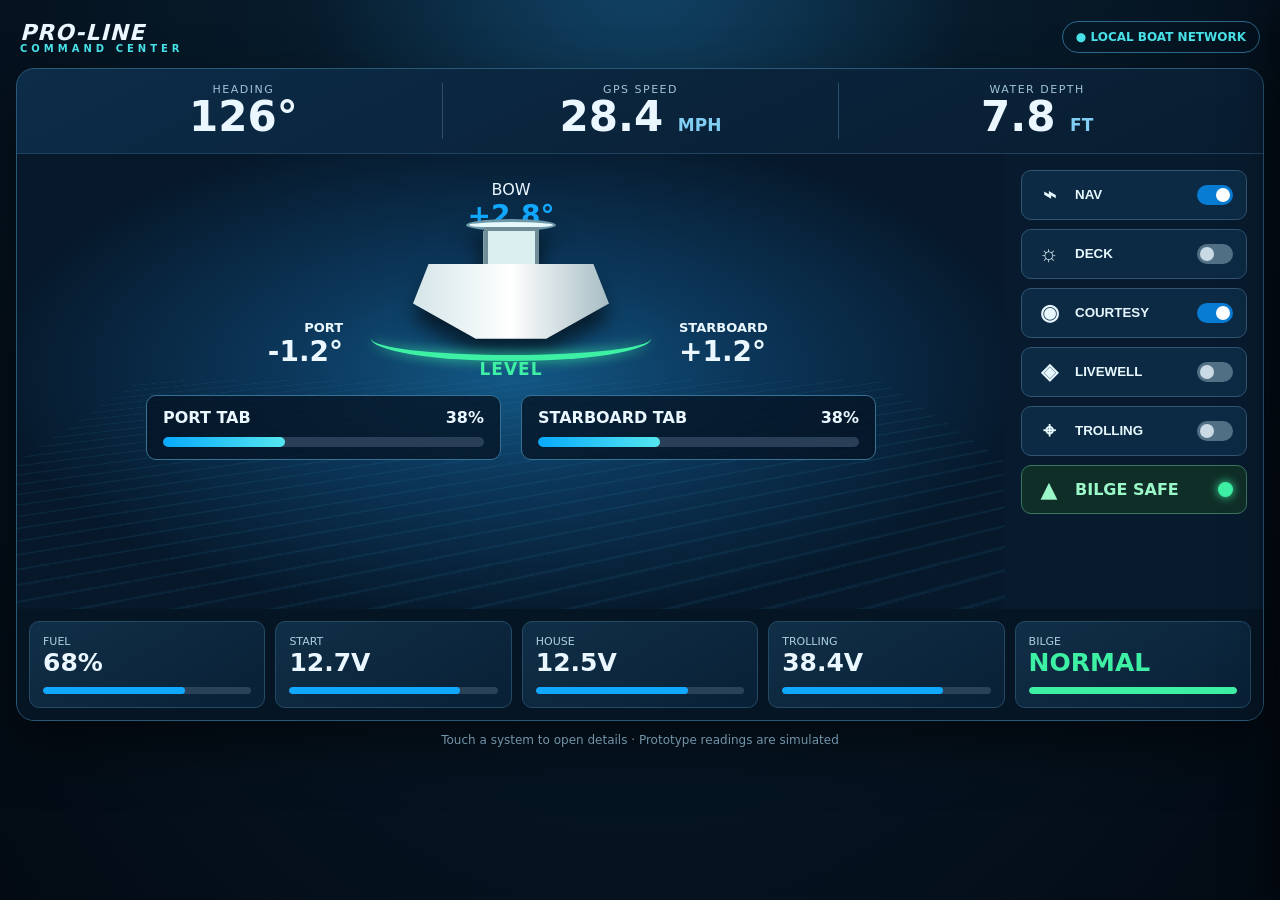
==== command-center/index.html @ 227cf53a "Optimize Command Center for landscape split view" ====
<!doctype html>
<html lang="en">
<head>
  <meta charset="utf-8" />
  <meta name="viewport" content="width=device-width,initial-scale=1" />
  <meta name="theme-color" content="#061322" />
  <title>Pro-Line Command Center</title>
  <style>
    :root{--ink:#071727;--panel:#0b2136;--panel2:#0d2942;--line:#21425e;--blue:#11a8ff;--aqua:#47e1e7;--green:#3df0a4;--amber:#ffc34a;--red:#ff4a52;--muted:#8ba8bd}*{box-sizing:border-box}html{background:#030a13}body{margin:0;color:#eaf7ff;background:radial-gradient(ellipse at 50% -15%,#134a70 0,#071b2b 38%,#030a13 100%);font-family:Inter,system-ui,-apple-system,BlinkMacSystemFont,"Segoe UI",sans-serif;min-width:960px;min-height:100vh}.shell{max-width:1500px;margin:auto;padding:16px;transition:width .35s ease,padding .35s ease}.top{display:flex;justify-content:space-between;align-items:center;padding:4px 4px 14px}.brand{font-size:22px;font-style:italic;font-weight:900;letter-spacing:1px}.brand small{font-style:normal;font-size:10px;display:block;letter-spacing:4px;margin-top:-2px;color:var(--aqua)}.mode{border:1px solid #2a6a8d;border-radius:30px;padding:8px 13px;color:var(--aqua);font-size:12px;font-weight:700}.page{display:none}.page.active{display:block}.hero{background:linear-gradient(155deg,#0c2c48,#08192b 65%);border:1px solid #2a5877;border-radius:18px;box-shadow:0 25px 55px #0008;overflow:hidden}.topline{display:grid;grid-template-columns:1fr 1fr 1fr;border-bottom:1px solid var(--line);padding:14px 28px;align-items:center}.metric{text-align:center;border-left:1px solid #29516e}.metric:first-child{border:0}.metric label{font-size:11px;color:#9fc3d8;letter-spacing:1.5px;display:block}.metric strong{font-size:42px;line-height:1.02}.metric .unit{font-size:17px;color:#80cef4}.bodygrid{display:grid;grid-template-columns:1fr 258px;min-height:455px}.attitude{position:relative;overflow:hidden;background:radial-gradient(ellipse at 50% 48%,#135987 0,#0c385c 31%,#06182a 75%);padding:18px 32px}.water{position:absolute;inset:35% 0 0;background:repeating-linear-gradient(168deg,transparent 0 12px,#2391bd22 13px 14px);transform:perspective(300px) rotateX(43deg);opacity:.9}.boat{position:relative;margin:30px auto 7px;width:220px;height:150px;filter:drop-shadow(0 16px 10px #0009)}.hull{position:absolute;bottom:13px;left:12px;width:196px;height:75px;background:linear-gradient(90deg,#d4e5e8,#fff,#a6bdc4);clip-path:polygon(8% 0,92% 0,100% 53%,68% 100%,32% 100%,0 53%)}.console{position:absolute;left:83px;bottom:76px;width:55px;height:49px;background:#dbeef0;border:4px solid #718e98;border-bottom:0}.roof{position:absolute;left:65px;bottom:121px;width:90px;height:12px;background:#e6f8fb;border:3px solid #6c99a9;border-radius:50%}.roof:after,.roof:before{content:"";position:absolute;background:#7ca4af;width:4px;height:36px;top:9px}.roof:before{left:14px}.roof:after{right:14px}.wake{position:absolute;left:50%;top:162px;transform:translateX(-50%);width:280px;height:45px;border-bottom:6px solid var(--green);border-radius:0 0 50% 50%;filter:drop-shadow(0 0 6px var(--green))}.level{position:relative;text-align:center;font-size:17px;color:var(--green);font-weight:900;letter-spacing:1px}.pitch{position:absolute;top:26px;left:0;right:0;text-align:center}.pitch b{display:block;font-size:28px;color:var(--blue)}.roll{position:absolute;top:166px;width:28%;font-size:13px;font-weight:700}.roll b{display:block;font-size:28px;color:#eaf7ff}.roll.left{text-align:right;left:5%}.roll.right{text-align:left;right:5%}.tabbar{position:relative;z-index:1;margin:16px auto 0;max-width:730px;display:grid;grid-template-columns:1fr 1fr;gap:20px}.tab{background:#061525c9;border:1px solid #397195;border-radius:10px;padding:12px 16px}.tabhead{display:flex;justify-content:space-between;font-weight:800}.progress{height:10px;border-radius:9px;background:#283f57;margin-top:10px;overflow:hidden}.progress i{display:block;height:100%;border-radius:9px;background:linear-gradient(90deg,#08aafc,#55e6ef)}.side{padding:16px;background:#081b2e;display:flex;flex-direction:column;gap:9px}.control{border:1px solid #315470;background:#0c2a43;color:#e7f8ff;border-radius:10px;padding:11px 13px;display:flex;align-items:center;gap:12px;font-weight:800;cursor:pointer;transition:.16s}.control:hover{border-color:var(--blue);transform:translateX(-2px)}.control .icon{font-size:22px;width:28px;text-align:center}.toggle{margin-left:auto;width:36px;height:20px;background:#527085;border-radius:12px;padding:3px}.toggle:after{content:"";display:block;width:14px;height:14px;border-radius:50%;background:#c9dae5;transition:.2s}.control.on .toggle{background:#087bd3}.control.on .toggle:after{transform:translateX(16px);background:white}.control.alert{border-color:#39765f;background:#102e28;color:#9bf8c8}.control.alert .dot{width:15px;height:15px;border-radius:50%;background:var(--red);box-shadow:0 0 10px var(--red);margin-left:auto}.bottom{display:grid;grid-template-columns:repeat(5,1fr);gap:10px;padding:12px;background:#061524}.card{background:linear-gradient(150deg,#102f47,#092036);border:1px solid #244a66;border-radius:10px;padding:13px;cursor:pointer}.card:hover{border-color:var(--blue)}.card label{font-size:11px;color:#acd0e2;display:block}.card strong{font-size:25px}.card .mini{height:7px;background:#294257;border-radius:4px;margin-top:10px;overflow:hidden}.card .mini i{display:block;height:100%;background:var(--blue);border-radius:4px}.green{color:var(--green)}.detail{background:linear-gradient(155deg,#0c2c48,#071727 70%);border:1px solid #2a5877;border-radius:18px;padding:26px;min-height:650px;box-shadow:0 25px 55px #0008}.back{border:1px solid #38617c;background:#092239;color:#bceafa;border-radius:9px;padding:9px 13px;font-weight:800;cursor:pointer}.detail h1{margin:22px 0 2px;font-size:34px}.sub{color:#93b6ca;margin:0 0 25px}.detailgrid{display:grid;grid-template-columns:1.15fr .85fr;gap:18px}.bigpanel,.stat,.quick{border:1px solid #254c68;background:#091d30;border-radius:14px;padding:20px}.bigpanel h2,.stat h3{margin:0 0 12px;font-size:15px;color:#b8e7f9;letter-spacing:1px}.statusline{display:flex;align-items:center;justify-content:space-between;padding:16px 0;border-bottom:1px solid #1f4058}.statusline:last-child{border:0}.pill{padding:6px 10px;border-radius:20px;font-size:12px;font-weight:900;background:#12394a;color:var(--aqua)}.pill.green{background:#0d493b}.pill.blue{background:#0c4473;color:#8dd8ff}.actionrow{display:grid;grid-template-columns:1fr 1fr;gap:10px}.action{padding:16px;border:1px solid #32607e;background:#0b304d;color:#effaff;border-radius:10px;font-weight:900;cursor:pointer}.action.primary{background:linear-gradient(135deg,#006ead,#059fd4)}.action.danger{border-color:#ca4c50;background:#3a1920}.readout{font-size:48px;font-weight:900;color:var(--aqua);margin:15px 0}.bars .bar{margin:16px 0}.bar span{font-size:12px;color:#b4d2df;display:flex;justify-content:space-between}.bar i{display:block;margin-top:7px;height:12px;border-radius:9px;background:#1f3c54;overflow:hidden}.bar i:after{content:"";display:block;height:100%;width:var(--w);background:linear-gradient(90deg,#0d9df1,#4be5ec);border-radius:9px}.notice{margin-top:18px;padding:14px;border-left:3px solid var(--amber);background:#2c2513;color:#ffdf8d;border-radius:5px;font-size:13px}.trollpad{display:grid;grid-template-columns:1fr 120px 1fr;gap:10px;align-items:center;text-align:center;margin:16px 0}.arrow{height:75px;border-radius:12px;border:1px solid #32617c;background:#0d304a;color:#7ad8ff;font-size:30px;cursor:pointer}.anchor{height:120px;border-radius:50%;border:3px solid #179bdd;background:radial-gradient(circle,#0b4b6c,#092537 70%);color:white;font-size:14px;font-weight:900;cursor:pointer;box-shadow:0 0 25px #079de644}.anchor.active{border-color:var(--green);box-shadow:0 0 30px #3df0a477}.footer{color:#7194a9;text-align:center;font-size:12px;margin:12px 0 0}.toast{position:fixed;bottom:24px;left:50%;transform:translateX(-50%) translateY(100px);background:#0d2c42;border:1px solid #43a8d3;padding:12px 18px;border-radius:30px;font-weight:800;transition:.25s;z-index:30}.toast.show{transform:translateX(-50%) translateY(0)}.troll-dock{position:fixed;z-index:20;right:0;top:0;height:100vh;width:60vw;min-width:600px;background:#061523;border-left:2px solid #21b6e8;box-shadow:-18px 0 40px #000a;transform:translateX(102%);transition:transform .35s cubic-bezier(.2,.8,.2,1)}.trolling-open .troll-dock{transform:translateX(0)}.dock-head{height:44px;display:flex;align-items:center;padding:0 11px;background:linear-gradient(90deg,#092d48,#0a192a);border-bottom:1px solid #2c6485;color:#aeeaff;font-size:12px;font-weight:900;letter-spacing:1px}.dock-close{margin-left:auto;border:1px solid #4d7e97;color:#eafaff;background:#173b52;border-radius:7px;padding:6px 10px;font-weight:900;cursor:pointer}.dock-frame{width:100%;height:calc(100% - 44px);border:0;background:#06101b}.trolling-open .shell{width:40vw;max-width:none;margin:0;padding:10px}.trolling-open .top{padding:0 1px 8px}.trolling-open .brand{font-size:15px}.trolling-open .brand small{font-size:7px;letter-spacing:2px}.trolling-open .mode{font-size:8px;padding:5px 7px}.trolling-open .topline{padding:9px 2px}.trolling-open .metric label{font-size:7px;letter-spacing:.3px}.trolling-open .metric strong{font-size:20px}.trolling-open .metric .unit{font-size:8px}.trolling-open .bodygrid{grid-template-columns:1fr;min-height:370px}.trolling-open .side{display:none}.trolling-open .attitude{padding:8px;min-height:370px}.trolling-open .boat{transform:scale(.72);margin:15px auto -16px}.trolling-open .pitch{top:10px;font-size:9px}.trolling-open .pitch b{font-size:17px}.trolling-open .roll{top:125px;font-size:8px}.trolling-open .roll b{font-size:16px}.trolling-open .wake{top:125px;transform:translateX(-50%) scale(.72)}.trolling-open .level{font-size:12px}.trolling-open .tabbar{gap:6px;margin-top:10px}.trolling-open .tab{padding:7px;font-size:9px}.trolling-open .progress{height:6px;margin-top:5px}.trolling-open .bottom{grid-template-columns:repeat(2,1fr);gap:5px;padding:6px}.trolling-open .card{padding:7px}.trolling-open .card label{font-size:8px}.trolling-open .card strong{font-size:16px}.trolling-open .card .mini{height:4px;margin-top:5px}.trolling-open .footer{font-size:8px;margin-top:7px}@media(max-width:959px),(orientation:portrait){body{min-width:0}.shell{display:none}.troll-dock{display:none}.landscape-notice{display:flex!important}}.landscape-notice{display:none;min-height:100vh;align-items:center;justify-content:center;text-align:center;padding:30px;background:radial-gradient(circle,#12415c,#030a13 70%);color:#d8f7ff;font-size:20px;font-weight:800}.landscape-notice b{display:block;color:#35d6ea;font-size:36px;margin-bottom:12px}
  </style>
</head>
<body><div class="landscape-notice"><div><b>↻</b>Turn the tablet sideways<br><small>Pro-Line Command Center is built for landscape.</small></div></div><div class="shell">
  <header class="top"><div class="brand">PRO-LINE <small>COMMAND CENTER</small></div><div class="mode">● LOCAL BOAT NETWORK</div></header>
  <main id="helm" class="page active">
    <section class="hero"><div class="topline"><div class="metric"><label>HEADING</label><strong>126°</strong></div><div class="metric"><label>GPS SPEED</label><strong>28.4 <span class="unit">MPH</span></strong></div><div class="metric"><label>WATER DEPTH</label><strong>7.8 <span class="unit">FT</span></strong></div></div>
      <div class="bodygrid"><div class="attitude"><div class="water"></div><div class="pitch">BOW <b>+2.8°</b></div><div class="roll left">PORT<b>-1.2°</b></div><div class="roll right">STARBOARD<b>+1.2°</b></div><div class="boat"><div class="roof"></div><div class="console"></div><div class="hull"></div></div><div class="wake"></div><div class="level">LEVEL</div><div class="tabbar"><div class="tab"><div class="tabhead"><span>PORT TAB</span><span>38%</span></div><div class="progress"><i style="width:38%"></i></div></div><div class="tab"><div class="tabhead"><span>STARBOARD TAB</span><span>38%</span></div><div class="progress"><i style="width:38%"></i></div></div></div></div>
        <aside class="side"><button class="control on" data-toggle="Nav lights"><span class="icon">⌁</span>NAV <span class="toggle"></span></button><button class="control" data-toggle="Deck lights"><span class="icon">☼</span>DECK <span class="toggle"></span></button><button class="control on" data-toggle="Courtesy lights"><span class="icon">◉</span>COURTESY <span class="toggle"></span></button><button class="control" onclick="showPage('livewell')"><span class="icon">◈</span>LIVEWELL <span class="toggle"></span></button><button class="control" onclick="openTrolling()"><span class="icon">⌖</span>TROLLING <span class="toggle"></span></button><div class="control alert"><span class="icon">▲</span>BILGE SAFE <span class="dot" style="background:var(--green);box-shadow:0 0 10px var(--green)"></span></div></aside>
      </div><div class="bottom"><div class="card"><label>FUEL</label><strong>68%</strong><div class="mini"><i style="width:68%"></i></div></div><div class="card" onclick="showPage('power')"><label>START</label><strong>12.7V</strong><div class="mini"><i style="width:82%"></i></div></div><div class="card" onclick="showPage('power')"><label>HOUSE</label><strong>12.5V</strong><div class="mini"><i style="width:73%"></i></div></div><div class="card" onclick="openTrolling()"><label>TROLLING</label><strong>38.4V</strong><div class="mini"><i style="width:77%"></i></div></div><div class="card" onclick="showPage('bilge')"><label>BILGE</label><strong class="green">NORMAL</strong><div class="mini"><i style="width:100%;background:var(--green)"></i></div></div></div>
    </section><div class="footer">Touch a system to open details · Prototype readings are simulated</div>
  </main>
  <main id="livewell" class="page"><section class="detail"><button class="back" onclick="showPage('helm')">← HELM</button><h1>Livewell & Bait</h1><p class="sub">Water health, circulation, and fish-care controls.</p><div class="detailgrid"><div class="bigpanel"><h2>LIVEWELL STATUS</h2><div class="statusline"><span>Circulation Pump</span><b class="pill green" id="pumpState">RUNNING</b></div><div class="statusline"><span>Aerator Cycle</span><b class="pill blue" id="aeratorState">5 MIN / 15 MIN</b></div><div class="statusline"><span>Water Temperature</span><b>74.6°F</b></div><div class="statusline"><span>Water Level</span><b class="green">GOOD</b></div><div class="statusline"><span>Backup Air</span><b>STANDBY</b></div><div class="notice">A low-water or pump-failure warning should trigger an audible alarm before bait or fish are at risk.</div></div><div><div class="stat"><h3>WATER TEMP</h3><div class="readout">74.6°F</div><div class="bars"><div class="bar"><span><b>OXYGEN / AERATION</b><b>GOOD</b></span><i style="--w:84%"></i></div><div class="bar"><span><b>PUMP FLOW</b><b>ACTIVE</b></span><i style="--w:73%"></i></div></div></div><div class="quick" style="margin-top:18px"><h2>QUICK CONTROL</h2><div class="actionrow"><button class="action primary" onclick="togglePump()">PUMP ON / OFF</button><button class="action" onclick="cycleAerator()">CHANGE AERATOR</button><button class="action" onclick="toast('Livewell light toggled')">LIVEWELL LIGHT</button><button class="action danger" onclick="toast('Emergency aeration enabled')">EMERGENCY AIR</button></div></div></div></div></section></main>
  <main id="trolling" class="page"><section class="detail"><button class="back" onclick="showPage('helm')">← HELM</button><h1>Trolling Control</h1><p class="sub">Custom 36V trolling motor page — control buttons simulated for now.</p><div class="detailgrid"><div class="bigpanel"><h2>POSITION HOLD</h2><div class="trollpad"><button class="arrow" onclick="toast('Heading adjustment: port')">◀</button><button id="anchor" class="anchor" onclick="toggleAnchor()">ANCHOR<br>LOCK</button><button class="arrow" onclick="toast('Heading adjustment: starboard')">▶</button></div><div class="statusline"><span>GPS Position</span><b class="green">LOCKED READY</b></div><div class="statusline"><span>Heading Hold</span><b>126°</b></div><div class="statusline"><span>Motor Direction</span><b>FORWARD</b></div></div><div><div class="stat"><h3>36V TROLLING BATTERY</h3><div class="readout">38.4V</div><div class="bars"><div class="bar"><span><b>ESTIMATED CHARGE</b><b>77%</b></span><i style="--w:77%"></i></div><div class="bar"><span><b>DRAW</b><b>8.2 A</b></span><i style="--w:18%"></i></div></div></div><div class="quick" style="margin-top:18px"><h2>THRUST</h2><div class="actionrow"><button class="action" onclick="toast('Trolling motor: reverse')">◀ REVERSE</button><button class="action primary" onclick="toast('Trolling motor: forward')">FORWARD ▶</button><button class="action" onclick="toast('Speed decreased')">− SPEED</button><button class="action" onclick="toast('Speed increased')">+ SPEED</button></div></div></div></div></section></main>
  <main id="power" class="page"><section class="detail"><button class="back" onclick="showPage('helm')">← HELM</button><h1>Power System</h1><p class="sub">Battery status and charging information.</p><div class="detailgrid"><div class="bigpanel"><h2>BATTERY OVERVIEW</h2><div class="statusline"><span>Starting Battery</span><b class="pill green">12.7V · HEALTHY</b></div><div class="statusline"><span>House / Deep Cycle</span><b class="pill blue">12.5V · GOOD</b></div><div class="statusline"><span>36V Trolling Pack</span><b class="pill blue">38.4V · 77%</b></div><div class="statusline"><span>Engine Charging</span><b>NOT RUNNING</b></div></div><div class="stat"><h3>POWER NOTES</h3><div class="notice">Final build will use properly fused, isolated measurement inputs. The tablet only displays data; it does not carry battery power.</div></div></div></section></main>
  <main id="bilge" class="page"><section class="detail"><button class="back" onclick="showPage('helm')">← HELM</button><h1>Bilge & Safety</h1><p class="sub">Independent automatic pumps with display-only monitoring and alarms.</p><div class="detailgrid"><div class="bigpanel"><h2>PUMP STATUS</h2><div class="statusline"><span>Primary Pump / Float</span><b class="pill green">READY</b></div><div class="statusline"><span>Secondary High-Water Pump</span><b class="pill green">READY</b></div><div class="statusline"><span>Bilge Water Sensor</span><b class="green">DRY</b></div><div class="statusline"><span>Primary Pump Runtime Today</span><b>0 MIN</b></div><div class="notice">If Pump 1 runs continuously over 4 minutes, show an amber alert. If the higher Pump 2 activates, the controller should sound a loud red high-water alarm.</div></div><div class="quick"><h2>MANUAL TEST</h2><div class="actionrow"><button class="action" onclick="toast('Primary pump test requested')">TEST PUMP 1</button><button class="action danger" onclick="toast('High-water pump test requested')">TEST PUMP 2</button></div></div></div></section></main>
  <div id="toast" class="toast"></div>
</div><section id="trollDock" class="troll-dock" aria-label="Trolling control"><div class="dock-head">TROLL CONTROL <span>· split view</span><button class="dock-close" onclick="closeTrolling()">✕ CLOSE</button></div><iframe id="trollFrame" class="dock-frame" title="Troll Control"></iframe></section><script>
const TROLLING_APP_URL='https://shagy022.github.io/troll-control/?build=300';
function showPage(id){document.querySelectorAll('.page').forEach(p=>p.classList.remove('active'));document.getElementById(id).classList.add('active');window.scrollTo({top:0,behavior:'smooth'})}
function openTrolling(){document.body.classList.add('trolling-open');const frame=document.getElementById('trollFrame');if(!frame.src)frame.src=TROLLING_APP_URL}
function closeTrolling(){document.body.classList.remove('trolling-open')}
document.querySelectorAll('[data-toggle]').forEach(b=>b.addEventListener('click',()=>{b.classList.toggle('on');toast(`${b.dataset.toggle} ${b.classList.contains('on')?'ON':'OFF'}`)}));
function toast(msg){const el=document.getElementById('toast');el.textContent=msg;el.classList.add('show');clearTimeout(window.t);window.t=setTimeout(()=>el.classList.remove('show'),2200)}
let pump=true,anchor=false,aerator=0;function togglePump(){pump=!pump;document.getElementById('pumpState').textContent=pump?'RUNNING':'OFF';document.getElementById('pumpState').className='pill '+(pump?'green':'');toast(`Livewell pump ${pump?'ON':'OFF'}`)}function toggleAnchor(){anchor=!anchor;document.getElementById('anchor').classList.toggle('active',anchor);document.getElementById('anchor').innerHTML=anchor?'LOCKED<br>HOLDING':'ANCHOR<br>LOCK';toast(anchor?'Anchor lock engaged':'Anchor lock released')}function cycleAerator(){const modes=['5 MIN / 15 MIN','CONTINUOUS','10 MIN / 30 MIN'];aerator=(aerator+1)%modes.length;document.getElementById('aeratorState').textContent=modes[aerator];toast('Aerator mode changed')}
</script></body></html>
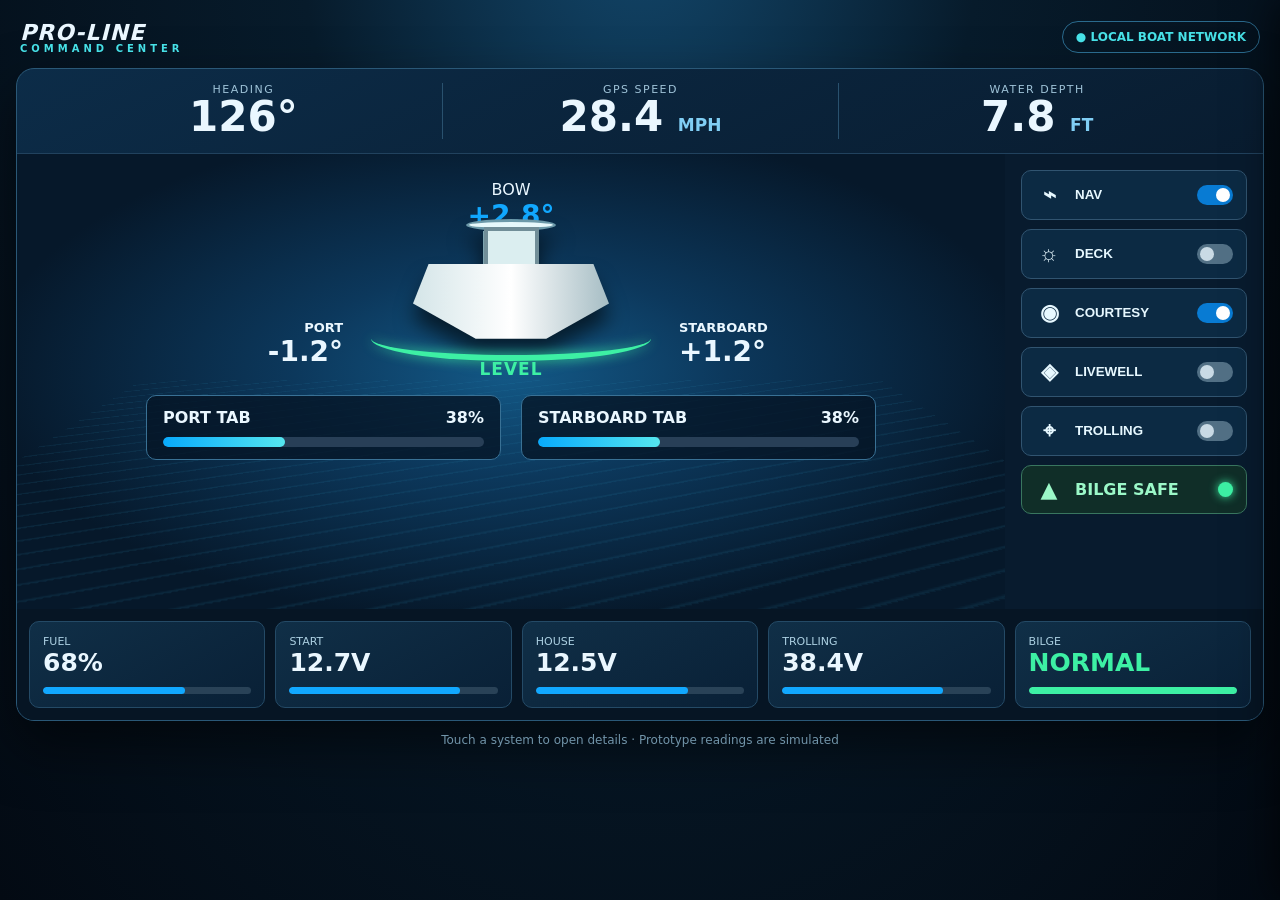
==== commit 81026467: "Fix landscape and add resizable trolling split" ====
--- a/command-center/index.html
+++ b/command-center/index.html
@@ -7,6 +7,9 @@
   <title>Pro-Line Command Center</title>
   <style>
     :root{--ink:#071727;--panel:#0b2136;--panel2:#0d2942;--line:#21425e;--blue:#11a8ff;--aqua:#47e1e7;--green:#3df0a4;--amber:#ffc34a;--red:#ff4a52;--muted:#8ba8bd}*{box-sizing:border-box}html{background:#030a13}body{margin:0;color:#eaf7ff;background:radial-gradient(ellipse at 50% -15%,#134a70 0,#071b2b 38%,#030a13 100%);font-family:Inter,system-ui,-apple-system,BlinkMacSystemFont,"Segoe UI",sans-serif;min-width:960px;min-height:100vh}.shell{max-width:1500px;margin:auto;padding:16px;transition:width .35s ease,padding .35s ease}.top{display:flex;justify-content:space-between;align-items:center;padding:4px 4px 14px}.brand{font-size:22px;font-style:italic;font-weight:900;letter-spacing:1px}.brand small{font-style:normal;font-size:10px;display:block;letter-spacing:4px;margin-top:-2px;color:var(--aqua)}.mode{border:1px solid #2a6a8d;border-radius:30px;padding:8px 13px;color:var(--aqua);font-size:12px;font-weight:700}.page{display:none}.page.active{display:block}.hero{background:linear-gradient(155deg,#0c2c48,#08192b 65%);border:1px solid #2a5877;border-radius:18px;box-shadow:0 25px 55px #0008;overflow:hidden}.topline{display:grid;grid-template-columns:1fr 1fr 1fr;border-bottom:1px solid var(--line);padding:14px 28px;align-items:center}.metric{text-align:center;border-left:1px solid #29516e}.metric:first-child{border:0}.metric label{font-size:11px;color:#9fc3d8;letter-spacing:1.5px;display:block}.metric strong{font-size:42px;line-height:1.02}.metric .unit{font-size:17px;color:#80cef4}.bodygrid{display:grid;grid-template-columns:1fr 258px;min-height:455px}.attitude{position:relative;overflow:hidden;background:radial-gradient(ellipse at 50% 48%,#135987 0,#0c385c 31%,#06182a 75%);padding:18px 32px}.water{position:absolute;inset:35% 0 0;background:repeating-linear-gradient(168deg,transparent 0 12px,#2391bd22 13px 14px);transform:perspective(300px) rotateX(43deg);opacity:.9}.boat{position:relative;margin:30px auto 7px;width:220px;height:150px;filter:drop-shadow(0 16px 10px #0009)}.hull{position:absolute;bottom:13px;left:12px;width:196px;height:75px;background:linear-gradient(90deg,#d4e5e8,#fff,#a6bdc4);clip-path:polygon(8% 0,92% 0,100% 53%,68% 100%,32% 100%,0 53%)}.console{position:absolute;left:83px;bottom:76px;width:55px;height:49px;background:#dbeef0;border:4px solid #718e98;border-bottom:0}.roof{position:absolute;left:65px;bottom:121px;width:90px;height:12px;background:#e6f8fb;border:3px solid #6c99a9;border-radius:50%}.roof:after,.roof:before{content:"";position:absolute;background:#7ca4af;width:4px;height:36px;top:9px}.roof:before{left:14px}.roof:after{right:14px}.wake{position:absolute;left:50%;top:162px;transform:translateX(-50%);width:280px;height:45px;border-bottom:6px solid var(--green);border-radius:0 0 50% 50%;filter:drop-shadow(0 0 6px var(--green))}.level{position:relative;text-align:center;font-size:17px;color:var(--green);font-weight:900;letter-spacing:1px}.pitch{position:absolute;top:26px;left:0;right:0;text-align:center}.pitch b{display:block;font-size:28px;color:var(--blue)}.roll{position:absolute;top:166px;width:28%;font-size:13px;font-weight:700}.roll b{display:block;font-size:28px;color:#eaf7ff}.roll.left{text-align:right;left:5%}.roll.right{text-align:left;right:5%}.tabbar{position:relative;z-index:1;margin:16px auto 0;max-width:730px;display:grid;grid-template-columns:1fr 1fr;gap:20px}.tab{background:#061525c9;border:1px solid #397195;border-radius:10px;padding:12px 16px}.tabhead{display:flex;justify-content:space-between;font-weight:800}.progress{height:10px;border-radius:9px;background:#283f57;margin-top:10px;overflow:hidden}.progress i{display:block;height:100%;border-radius:9px;background:linear-gradient(90deg,#08aafc,#55e6ef)}.side{padding:16px;background:#081b2e;display:flex;flex-direction:column;gap:9px}.control{border:1px solid #315470;background:#0c2a43;color:#e7f8ff;border-radius:10px;padding:11px 13px;display:flex;align-items:center;gap:12px;font-weight:800;cursor:pointer;transition:.16s}.control:hover{border-color:var(--blue);transform:translateX(-2px)}.control .icon{font-size:22px;width:28px;text-align:center}.toggle{margin-left:auto;width:36px;height:20px;background:#527085;border-radius:12px;padding:3px}.toggle:after{content:"";display:block;width:14px;height:14px;border-radius:50%;background:#c9dae5;transition:.2s}.control.on .toggle{background:#087bd3}.control.on .toggle:after{transform:translateX(16px);background:white}.control.alert{border-color:#39765f;background:#102e28;color:#9bf8c8}.control.alert .dot{width:15px;height:15px;border-radius:50%;background:var(--red);box-shadow:0 0 10px var(--red);margin-left:auto}.bottom{display:grid;grid-template-columns:repeat(5,1fr);gap:10px;padding:12px;background:#061524}.card{background:linear-gradient(150deg,#102f47,#092036);border:1px solid #244a66;border-radius:10px;padding:13px;cursor:pointer}.card:hover{border-color:var(--blue)}.card label{font-size:11px;color:#acd0e2;display:block}.card strong{font-size:25px}.card .mini{height:7px;background:#294257;border-radius:4px;margin-top:10px;overflow:hidden}.card .mini i{display:block;height:100%;background:var(--blue);border-radius:4px}.green{color:var(--green)}.detail{background:linear-gradient(155deg,#0c2c48,#071727 70%);border:1px solid #2a5877;border-radius:18px;padding:26px;min-height:650px;box-shadow:0 25px 55px #0008}.back{border:1px solid #38617c;background:#092239;color:#bceafa;border-radius:9px;padding:9px 13px;font-weight:800;cursor:pointer}.detail h1{margin:22px 0 2px;font-size:34px}.sub{color:#93b6ca;margin:0 0 25px}.detailgrid{display:grid;grid-template-columns:1.15fr .85fr;gap:18px}.bigpanel,.stat,.quick{border:1px solid #254c68;background:#091d30;border-radius:14px;padding:20px}.bigpanel h2,.stat h3{margin:0 0 12px;font-size:15px;color:#b8e7f9;letter-spacing:1px}.statusline{display:flex;align-items:center;justify-content:space-between;padding:16px 0;border-bottom:1px solid #1f4058}.statusline:last-child{border:0}.pill{padding:6px 10px;border-radius:20px;font-size:12px;font-weight:900;background:#12394a;color:var(--aqua)}.pill.green{background:#0d493b}.pill.blue{background:#0c4473;color:#8dd8ff}.actionrow{display:grid;grid-template-columns:1fr 1fr;gap:10px}.action{padding:16px;border:1px solid #32607e;background:#0b304d;color:#effaff;border-radius:10px;font-weight:900;cursor:pointer}.action.primary{background:linear-gradient(135deg,#006ead,#059fd4)}.action.danger{border-color:#ca4c50;background:#3a1920}.readout{font-size:48px;font-weight:900;color:var(--aqua);margin:15px 0}.bars .bar{margin:16px 0}.bar span{font-size:12px;color:#b4d2df;display:flex;justify-content:space-between}.bar i{display:block;margin-top:7px;height:12px;border-radius:9px;background:#1f3c54;overflow:hidden}.bar i:after{content:"";display:block;height:100%;width:var(--w);background:linear-gradient(90deg,#0d9df1,#4be5ec);border-radius:9px}.notice{margin-top:18px;padding:14px;border-left:3px solid var(--amber);background:#2c2513;color:#ffdf8d;border-radius:5px;font-size:13px}.trollpad{display:grid;grid-template-columns:1fr 120px 1fr;gap:10px;align-items:center;text-align:center;margin:16px 0}.arrow{height:75px;border-radius:12px;border:1px solid #32617c;background:#0d304a;color:#7ad8ff;font-size:30px;cursor:pointer}.anchor{height:120px;border-radius:50%;border:3px solid #179bdd;background:radial-gradient(circle,#0b4b6c,#092537 70%);color:white;font-size:14px;font-weight:900;cursor:pointer;box-shadow:0 0 25px #079de644}.anchor.active{border-color:var(--green);box-shadow:0 0 30px #3df0a477}.footer{color:#7194a9;text-align:center;font-size:12px;margin:12px 0 0}.toast{position:fixed;bottom:24px;left:50%;transform:translateX(-50%) translateY(100px);background:#0d2c42;border:1px solid #43a8d3;padding:12px 18px;border-radius:30px;font-weight:800;transition:.25s;z-index:30}.toast.show{transform:translateX(-50%) translateY(0)}.troll-dock{position:fixed;z-index:20;right:0;top:0;height:100vh;width:60vw;min-width:600px;background:#061523;border-left:2px solid #21b6e8;box-shadow:-18px 0 40px #000a;transform:translateX(102%);transition:transform .35s cubic-bezier(.2,.8,.2,1)}.trolling-open .troll-dock{transform:translateX(0)}.dock-head{height:44px;display:flex;align-items:center;padding:0 11px;background:linear-gradient(90deg,#092d48,#0a192a);border-bottom:1px solid #2c6485;color:#aeeaff;font-size:12px;font-weight:900;letter-spacing:1px}.dock-close{margin-left:auto;border:1px solid #4d7e97;color:#eafaff;background:#173b52;border-radius:7px;padding:6px 10px;font-weight:900;cursor:pointer}.dock-frame{width:100%;height:calc(100% - 44px);border:0;background:#06101b}.trolling-open .shell{width:40vw;max-width:none;margin:0;padding:10px}.trolling-open .top{padding:0 1px 8px}.trolling-open .brand{font-size:15px}.trolling-open .brand small{font-size:7px;letter-spacing:2px}.trolling-open .mode{font-size:8px;padding:5px 7px}.trolling-open .topline{padding:9px 2px}.trolling-open .metric label{font-size:7px;letter-spacing:.3px}.trolling-open .metric strong{font-size:20px}.trolling-open .metric .unit{font-size:8px}.trolling-open .bodygrid{grid-template-columns:1fr;min-height:370px}.trolling-open .side{display:none}.trolling-open .attitude{padding:8px;min-height:370px}.trolling-open .boat{transform:scale(.72);margin:15px auto -16px}.trolling-open .pitch{top:10px;font-size:9px}.trolling-open .pitch b{font-size:17px}.trolling-open .roll{top:125px;font-size:8px}.trolling-open .roll b{font-size:16px}.trolling-open .wake{top:125px;transform:translateX(-50%) scale(.72)}.trolling-open .level{font-size:12px}.trolling-open .tabbar{gap:6px;margin-top:10px}.trolling-open .tab{padding:7px;font-size:9px}.trolling-open .progress{height:6px;margin-top:5px}.trolling-open .bottom{grid-template-columns:repeat(2,1fr);gap:5px;padding:6px}.trolling-open .card{padding:7px}.trolling-open .card label{font-size:8px}.trolling-open .card strong{font-size:16px}.trolling-open .card .mini{height:4px;margin-top:5px}.trolling-open .footer{font-size:8px;margin-top:7px}@media(max-width:959px),(orientation:portrait){body{min-width:0}.shell{display:none}.troll-dock{display:none}.landscape-notice{display:flex!important}}.landscape-notice{display:none;min-height:100vh;align-items:center;justify-content:center;text-align:center;padding:30px;background:radial-gradient(circle,#12415c,#030a13 70%);color:#d8f7ff;font-size:20px;font-weight:800}.landscape-notice b{display:block;color:#35d6ea;font-size:36px;margin-bottom:12px}
+  </style>
+  <style>
+    :root{--troll-width:60vw}body{min-width:0}.troll-dock{width:var(--troll-width);min-width:0}.trolling-open .shell{width:calc(100vw - var(--troll-width))}.split-handle{position:absolute;z-index:3;left:-13px;top:0;width:26px;height:100%;cursor:col-resize;touch-action:none}.split-handle:after{content:"⇔";position:absolute;left:7px;top:50%;transform:translateY(-50%);width:12px;height:44px;line-height:42px;border-radius:8px;background:#12628a;border:1px solid #5fd9ef;color:white;font-size:13px;text-align:center;box-shadow:0 0 14px #000}.split-handle:active:after{background:#14aee0}@media(orientation:portrait){.shell{display:none!important}.troll-dock{display:none!important}.landscape-notice{display:flex!important}}@media(orientation:landscape) and (max-width:959px){.shell,.troll-dock{display:block!important}.landscape-notice{display:none!important}}
   </style>
 </head>
 <body><div class="landscape-notice"><div><b>↻</b>Turn the tablet sideways<br><small>Pro-Line Command Center is built for landscape.</small></div></div><div class="shell">
@@ -23,12 +26,19 @@
   <main id="power" class="page"><section class="detail"><button class="back" onclick="showPage('helm')">← HELM</button><h1>Power System</h1><p class="sub">Battery status and charging information.</p><div class="detailgrid"><div class="bigpanel"><h2>BATTERY OVERVIEW</h2><div class="statusline"><span>Starting Battery</span><b class="pill green">12.7V · HEALTHY</b></div><div class="statusline"><span>House / Deep Cycle</span><b class="pill blue">12.5V · GOOD</b></div><div class="statusline"><span>36V Trolling Pack</span><b class="pill blue">38.4V · 77%</b></div><div class="statusline"><span>Engine Charging</span><b>NOT RUNNING</b></div></div><div class="stat"><h3>POWER NOTES</h3><div class="notice">Final build will use properly fused, isolated measurement inputs. The tablet only displays data; it does not carry battery power.</div></div></div></section></main>
   <main id="bilge" class="page"><section class="detail"><button class="back" onclick="showPage('helm')">← HELM</button><h1>Bilge & Safety</h1><p class="sub">Independent automatic pumps with display-only monitoring and alarms.</p><div class="detailgrid"><div class="bigpanel"><h2>PUMP STATUS</h2><div class="statusline"><span>Primary Pump / Float</span><b class="pill green">READY</b></div><div class="statusline"><span>Secondary High-Water Pump</span><b class="pill green">READY</b></div><div class="statusline"><span>Bilge Water Sensor</span><b class="green">DRY</b></div><div class="statusline"><span>Primary Pump Runtime Today</span><b>0 MIN</b></div><div class="notice">If Pump 1 runs continuously over 4 minutes, show an amber alert. If the higher Pump 2 activates, the controller should sound a loud red high-water alarm.</div></div><div class="quick"><h2>MANUAL TEST</h2><div class="actionrow"><button class="action" onclick="toast('Primary pump test requested')">TEST PUMP 1</button><button class="action danger" onclick="toast('High-water pump test requested')">TEST PUMP 2</button></div></div></div></section></main>
   <div id="toast" class="toast"></div>
-</div><section id="trollDock" class="troll-dock" aria-label="Trolling control"><div class="dock-head">TROLL CONTROL <span>· split view</span><button class="dock-close" onclick="closeTrolling()">✕ CLOSE</button></div><iframe id="trollFrame" class="dock-frame" title="Troll Control"></iframe></section><script>
+</div><section id="trollDock" class="troll-dock" aria-label="Trolling control"><div id="splitHandle" class="split-handle" aria-label="Resize split screen"></div><div class="dock-head">TROLL CONTROL <span>· drag divider to resize</span><button class="dock-close" onclick="closeTrolling()">✕ CLOSE</button></div><iframe id="trollFrame" class="dock-frame" title="Troll Control"></iframe></section><script>
 const TROLLING_APP_URL='https://shagy022.github.io/troll-control/?build=300';
-function showPage(id){document.querySelectorAll('.page').forEach(p=>p.classList.remove('active'));document.getElementById(id).classList.add('active');window.scrollTo({top:0,behavior:'smooth'})}
+function showPage(id){closeTrolling();document.querySelectorAll('.page').forEach(p=>p.classList.remove('active'));document.getElementById(id).classList.add('active');window.scrollTo({top:0,behavior:'smooth'})}
 function openTrolling(){document.body.classList.add('trolling-open');const frame=document.getElementById('trollFrame');if(!frame.src)frame.src=TROLLING_APP_URL}
 function closeTrolling(){document.body.classList.remove('trolling-open')}
+document.getElementById('helm').addEventListener('dblclick',closeTrolling);
+document.querySelectorAll('.detail').forEach(panel=>panel.addEventListener('dblclick',()=>showPage('helm')));
+const splitHandle=document.getElementById('splitHandle');let resizing=false;
+splitHandle.addEventListener('pointerdown',event=>{resizing=true;splitHandle.setPointerCapture(event.pointerId);document.body.style.userSelect='none'});
+splitHandle.addEventListener('pointermove',event=>{if(!resizing)return;const desired=Math.max(window.innerWidth*.42,Math.min(window.innerWidth*.76,window.innerWidth-event.clientX));document.documentElement.style.setProperty('--troll-width',desired+'px')});
+splitHandle.addEventListener('pointerup',()=>{resizing=false;document.body.style.userSelect='' });
 document.querySelectorAll('[data-toggle]').forEach(b=>b.addEventListener('click',()=>{b.classList.toggle('on');toast(`${b.dataset.toggle} ${b.classList.contains('on')?'ON':'OFF'}`)}));
 function toast(msg){const el=document.getElementById('toast');el.textContent=msg;el.classList.add('show');clearTimeout(window.t);window.t=setTimeout(()=>el.classList.remove('show'),2200)}
 let pump=true,anchor=false,aerator=0;function togglePump(){pump=!pump;document.getElementById('pumpState').textContent=pump?'RUNNING':'OFF';document.getElementById('pumpState').className='pill '+(pump?'green':'');toast(`Livewell pump ${pump?'ON':'OFF'}`)}function toggleAnchor(){anchor=!anchor;document.getElementById('anchor').classList.toggle('active',anchor);document.getElementById('anchor').innerHTML=anchor?'LOCKED<br>HOLDING':'ANCHOR<br>LOCK';toast(anchor?'Anchor lock engaged':'Anchor lock released')}function cycleAerator(){const modes=['5 MIN / 15 MIN','CONTINUOUS','10 MIN / 30 MIN'];aerator=(aerator+1)%modes.length;document.getElementById('aeratorState').textContent=modes[aerator];toast('Aerator mode changed')}
 </script></body></html>
+
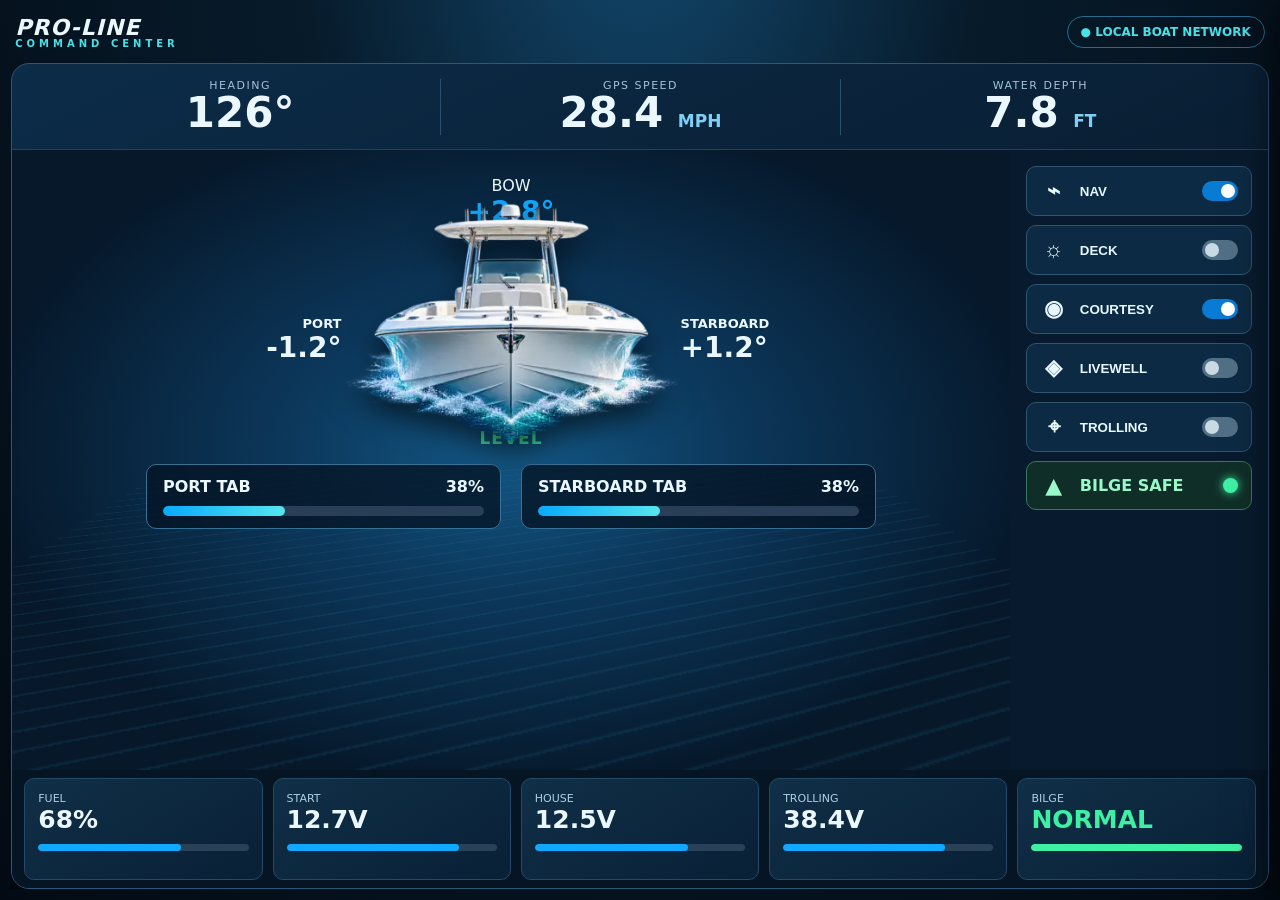
==== commit a23c51b6: "Add full-height responsive helm graphic" ====
--- a/command-center/index.html
+++ b/command-center/index.html
@@ -9,14 +9,14 @@
     :root{--ink:#071727;--panel:#0b2136;--panel2:#0d2942;--line:#21425e;--blue:#11a8ff;--aqua:#47e1e7;--green:#3df0a4;--amber:#ffc34a;--red:#ff4a52;--muted:#8ba8bd}*{box-sizing:border-box}html{background:#030a13}body{margin:0;color:#eaf7ff;background:radial-gradient(ellipse at 50% -15%,#134a70 0,#071b2b 38%,#030a13 100%);font-family:Inter,system-ui,-apple-system,BlinkMacSystemFont,"Segoe UI",sans-serif;min-width:960px;min-height:100vh}.shell{max-width:1500px;margin:auto;padding:16px;transition:width .35s ease,padding .35s ease}.top{display:flex;justify-content:space-between;align-items:center;padding:4px 4px 14px}.brand{font-size:22px;font-style:italic;font-weight:900;letter-spacing:1px}.brand small{font-style:normal;font-size:10px;display:block;letter-spacing:4px;margin-top:-2px;color:var(--aqua)}.mode{border:1px solid #2a6a8d;border-radius:30px;padding:8px 13px;color:var(--aqua);font-size:12px;font-weight:700}.page{display:none}.page.active{display:block}.hero{background:linear-gradient(155deg,#0c2c48,#08192b 65%);border:1px solid #2a5877;border-radius:18px;box-shadow:0 25px 55px #0008;overflow:hidden}.topline{display:grid;grid-template-columns:1fr 1fr 1fr;border-bottom:1px solid var(--line);padding:14px 28px;align-items:center}.metric{text-align:center;border-left:1px solid #29516e}.metric:first-child{border:0}.metric label{font-size:11px;color:#9fc3d8;letter-spacing:1.5px;display:block}.metric strong{font-size:42px;line-height:1.02}.metric .unit{font-size:17px;color:#80cef4}.bodygrid{display:grid;grid-template-columns:1fr 258px;min-height:455px}.attitude{position:relative;overflow:hidden;background:radial-gradient(ellipse at 50% 48%,#135987 0,#0c385c 31%,#06182a 75%);padding:18px 32px}.water{position:absolute;inset:35% 0 0;background:repeating-linear-gradient(168deg,transparent 0 12px,#2391bd22 13px 14px);transform:perspective(300px) rotateX(43deg);opacity:.9}.boat{position:relative;margin:30px auto 7px;width:220px;height:150px;filter:drop-shadow(0 16px 10px #0009)}.hull{position:absolute;bottom:13px;left:12px;width:196px;height:75px;background:linear-gradient(90deg,#d4e5e8,#fff,#a6bdc4);clip-path:polygon(8% 0,92% 0,100% 53%,68% 100%,32% 100%,0 53%)}.console{position:absolute;left:83px;bottom:76px;width:55px;height:49px;background:#dbeef0;border:4px solid #718e98;border-bottom:0}.roof{position:absolute;left:65px;bottom:121px;width:90px;height:12px;background:#e6f8fb;border:3px solid #6c99a9;border-radius:50%}.roof:after,.roof:before{content:"";position:absolute;background:#7ca4af;width:4px;height:36px;top:9px}.roof:before{left:14px}.roof:after{right:14px}.wake{position:absolute;left:50%;top:162px;transform:translateX(-50%);width:280px;height:45px;border-bottom:6px solid var(--green);border-radius:0 0 50% 50%;filter:drop-shadow(0 0 6px var(--green))}.level{position:relative;text-align:center;font-size:17px;color:var(--green);font-weight:900;letter-spacing:1px}.pitch{position:absolute;top:26px;left:0;right:0;text-align:center}.pitch b{display:block;font-size:28px;color:var(--blue)}.roll{position:absolute;top:166px;width:28%;font-size:13px;font-weight:700}.roll b{display:block;font-size:28px;color:#eaf7ff}.roll.left{text-align:right;left:5%}.roll.right{text-align:left;right:5%}.tabbar{position:relative;z-index:1;margin:16px auto 0;max-width:730px;display:grid;grid-template-columns:1fr 1fr;gap:20px}.tab{background:#061525c9;border:1px solid #397195;border-radius:10px;padding:12px 16px}.tabhead{display:flex;justify-content:space-between;font-weight:800}.progress{height:10px;border-radius:9px;background:#283f57;margin-top:10px;overflow:hidden}.progress i{display:block;height:100%;border-radius:9px;background:linear-gradient(90deg,#08aafc,#55e6ef)}.side{padding:16px;background:#081b2e;display:flex;flex-direction:column;gap:9px}.control{border:1px solid #315470;background:#0c2a43;color:#e7f8ff;border-radius:10px;padding:11px 13px;display:flex;align-items:center;gap:12px;font-weight:800;cursor:pointer;transition:.16s}.control:hover{border-color:var(--blue);transform:translateX(-2px)}.control .icon{font-size:22px;width:28px;text-align:center}.toggle{margin-left:auto;width:36px;height:20px;background:#527085;border-radius:12px;padding:3px}.toggle:after{content:"";display:block;width:14px;height:14px;border-radius:50%;background:#c9dae5;transition:.2s}.control.on .toggle{background:#087bd3}.control.on .toggle:after{transform:translateX(16px);background:white}.control.alert{border-color:#39765f;background:#102e28;color:#9bf8c8}.control.alert .dot{width:15px;height:15px;border-radius:50%;background:var(--red);box-shadow:0 0 10px var(--red);margin-left:auto}.bottom{display:grid;grid-template-columns:repeat(5,1fr);gap:10px;padding:12px;background:#061524}.card{background:linear-gradient(150deg,#102f47,#092036);border:1px solid #244a66;border-radius:10px;padding:13px;cursor:pointer}.card:hover{border-color:var(--blue)}.card label{font-size:11px;color:#acd0e2;display:block}.card strong{font-size:25px}.card .mini{height:7px;background:#294257;border-radius:4px;margin-top:10px;overflow:hidden}.card .mini i{display:block;height:100%;background:var(--blue);border-radius:4px}.green{color:var(--green)}.detail{background:linear-gradient(155deg,#0c2c48,#071727 70%);border:1px solid #2a5877;border-radius:18px;padding:26px;min-height:650px;box-shadow:0 25px 55px #0008}.back{border:1px solid #38617c;background:#092239;color:#bceafa;border-radius:9px;padding:9px 13px;font-weight:800;cursor:pointer}.detail h1{margin:22px 0 2px;font-size:34px}.sub{color:#93b6ca;margin:0 0 25px}.detailgrid{display:grid;grid-template-columns:1.15fr .85fr;gap:18px}.bigpanel,.stat,.quick{border:1px solid #254c68;background:#091d30;border-radius:14px;padding:20px}.bigpanel h2,.stat h3{margin:0 0 12px;font-size:15px;color:#b8e7f9;letter-spacing:1px}.statusline{display:flex;align-items:center;justify-content:space-between;padding:16px 0;border-bottom:1px solid #1f4058}.statusline:last-child{border:0}.pill{padding:6px 10px;border-radius:20px;font-size:12px;font-weight:900;background:#12394a;color:var(--aqua)}.pill.green{background:#0d493b}.pill.blue{background:#0c4473;color:#8dd8ff}.actionrow{display:grid;grid-template-columns:1fr 1fr;gap:10px}.action{padding:16px;border:1px solid #32607e;background:#0b304d;color:#effaff;border-radius:10px;font-weight:900;cursor:pointer}.action.primary{background:linear-gradient(135deg,#006ead,#059fd4)}.action.danger{border-color:#ca4c50;background:#3a1920}.readout{font-size:48px;font-weight:900;color:var(--aqua);margin:15px 0}.bars .bar{margin:16px 0}.bar span{font-size:12px;color:#b4d2df;display:flex;justify-content:space-between}.bar i{display:block;margin-top:7px;height:12px;border-radius:9px;background:#1f3c54;overflow:hidden}.bar i:after{content:"";display:block;height:100%;width:var(--w);background:linear-gradient(90deg,#0d9df1,#4be5ec);border-radius:9px}.notice{margin-top:18px;padding:14px;border-left:3px solid var(--amber);background:#2c2513;color:#ffdf8d;border-radius:5px;font-size:13px}.trollpad{display:grid;grid-template-columns:1fr 120px 1fr;gap:10px;align-items:center;text-align:center;margin:16px 0}.arrow{height:75px;border-radius:12px;border:1px solid #32617c;background:#0d304a;color:#7ad8ff;font-size:30px;cursor:pointer}.anchor{height:120px;border-radius:50%;border:3px solid #179bdd;background:radial-gradient(circle,#0b4b6c,#092537 70%);color:white;font-size:14px;font-weight:900;cursor:pointer;box-shadow:0 0 25px #079de644}.anchor.active{border-color:var(--green);box-shadow:0 0 30px #3df0a477}.footer{color:#7194a9;text-align:center;font-size:12px;margin:12px 0 0}.toast{position:fixed;bottom:24px;left:50%;transform:translateX(-50%) translateY(100px);background:#0d2c42;border:1px solid #43a8d3;padding:12px 18px;border-radius:30px;font-weight:800;transition:.25s;z-index:30}.toast.show{transform:translateX(-50%) translateY(0)}.troll-dock{position:fixed;z-index:20;right:0;top:0;height:100vh;width:60vw;min-width:600px;background:#061523;border-left:2px solid #21b6e8;box-shadow:-18px 0 40px #000a;transform:translateX(102%);transition:transform .35s cubic-bezier(.2,.8,.2,1)}.trolling-open .troll-dock{transform:translateX(0)}.dock-head{height:44px;display:flex;align-items:center;padding:0 11px;background:linear-gradient(90deg,#092d48,#0a192a);border-bottom:1px solid #2c6485;color:#aeeaff;font-size:12px;font-weight:900;letter-spacing:1px}.dock-close{margin-left:auto;border:1px solid #4d7e97;color:#eafaff;background:#173b52;border-radius:7px;padding:6px 10px;font-weight:900;cursor:pointer}.dock-frame{width:100%;height:calc(100% - 44px);border:0;background:#06101b}.trolling-open .shell{width:40vw;max-width:none;margin:0;padding:10px}.trolling-open .top{padding:0 1px 8px}.trolling-open .brand{font-size:15px}.trolling-open .brand small{font-size:7px;letter-spacing:2px}.trolling-open .mode{font-size:8px;padding:5px 7px}.trolling-open .topline{padding:9px 2px}.trolling-open .metric label{font-size:7px;letter-spacing:.3px}.trolling-open .metric strong{font-size:20px}.trolling-open .metric .unit{font-size:8px}.trolling-open .bodygrid{grid-template-columns:1fr;min-height:370px}.trolling-open .side{display:none}.trolling-open .attitude{padding:8px;min-height:370px}.trolling-open .boat{transform:scale(.72);margin:15px auto -16px}.trolling-open .pitch{top:10px;font-size:9px}.trolling-open .pitch b{font-size:17px}.trolling-open .roll{top:125px;font-size:8px}.trolling-open .roll b{font-size:16px}.trolling-open .wake{top:125px;transform:translateX(-50%) scale(.72)}.trolling-open .level{font-size:12px}.trolling-open .tabbar{gap:6px;margin-top:10px}.trolling-open .tab{padding:7px;font-size:9px}.trolling-open .progress{height:6px;margin-top:5px}.trolling-open .bottom{grid-template-columns:repeat(2,1fr);gap:5px;padding:6px}.trolling-open .card{padding:7px}.trolling-open .card label{font-size:8px}.trolling-open .card strong{font-size:16px}.trolling-open .card .mini{height:4px;margin-top:5px}.trolling-open .footer{font-size:8px;margin-top:7px}@media(max-width:959px),(orientation:portrait){body{min-width:0}.shell{display:none}.troll-dock{display:none}.landscape-notice{display:flex!important}}.landscape-notice{display:none;min-height:100vh;align-items:center;justify-content:center;text-align:center;padding:30px;background:radial-gradient(circle,#12415c,#030a13 70%);color:#d8f7ff;font-size:20px;font-weight:800}.landscape-notice b{display:block;color:#35d6ea;font-size:36px;margin-bottom:12px}
   </style>
   <style>
-    :root{--troll-width:60vw}body{min-width:0}.troll-dock{width:var(--troll-width);min-width:0}.trolling-open .shell{width:calc(100vw - var(--troll-width))}.split-handle{position:absolute;z-index:3;left:-13px;top:0;width:26px;height:100%;cursor:col-resize;touch-action:none}.split-handle:after{content:"⇔";position:absolute;left:7px;top:50%;transform:translateY(-50%);width:12px;height:44px;line-height:42px;border-radius:8px;background:#12628a;border:1px solid #5fd9ef;color:white;font-size:13px;text-align:center;box-shadow:0 0 14px #000}.split-handle:active:after{background:#14aee0}@media(orientation:portrait){.shell{display:none!important}.troll-dock{display:none!important}.landscape-notice{display:flex!important}}@media(orientation:landscape) and (max-width:959px){.shell,.troll-dock{display:block!important}.landscape-notice{display:none!important}}
+    :root{--troll-width:60vw}html,body{width:100%;height:100%;overflow:hidden}body{min-width:0}.shell{width:100vw;max-width:none;height:100vh;margin:0;padding:clamp(6px,1.25vh,16px);display:flex;flex-direction:column}.top{flex:0 0 auto}.page.active{flex:1;min-height:0;overflow:hidden}.page.active#helm{display:flex;flex-direction:column}.hero{height:100%;min-height:0;display:flex;flex-direction:column}.topline{flex:0 0 clamp(54px,10vh,86px);padding:6px 28px}.bodygrid{flex:1;min-height:0}.attitude{min-height:0}.bottom{flex:0 0 clamp(82px,15vh,118px);padding:8px 12px}.footer{display:none}.boat{display:none}.boat-render{position:relative;z-index:2;display:block;width:min(48%,500px);max-height:58%;object-fit:contain;margin:clamp(10px,3vh,28px) auto -20px;filter:drop-shadow(0 14px 14px #0009)}.wake{display:none}.troll-dock{width:var(--troll-width);min-width:0}.trolling-open .shell{width:calc(100vw - var(--troll-width))}.split-handle{position:absolute;z-index:3;left:-13px;top:0;width:26px;height:100%;cursor:col-resize;touch-action:none}.split-handle:after{content:"⇔";position:absolute;left:7px;top:50%;transform:translateY(-50%);width:12px;height:44px;line-height:42px;border-radius:8px;background:#12628a;border:1px solid #5fd9ef;color:white;font-size:13px;text-align:center;box-shadow:0 0 14px #000}.split-handle:active:after{background:#14aee0}.trolling-open .boat-render{width:82%;max-height:50%;margin:12px auto -18px}.detail{height:100%;min-height:0;padding:clamp(12px,2vh,26px);overflow:hidden;display:flex;flex-direction:column}.detail h1{margin:12px 0 2px}.detailgrid{flex:1;min-height:0}.detail .statusline{padding:clamp(7px,1.5vh,16px) 0}@media(orientation:portrait){.shell{display:none!important}.troll-dock{display:none!important}.landscape-notice{display:flex!important}}@media(orientation:landscape) and (max-width:959px){.shell,.troll-dock{display:block!important}.landscape-notice{display:none!important}}
   </style>
 </head>
 <body><div class="landscape-notice"><div><b>↻</b>Turn the tablet sideways<br><small>Pro-Line Command Center is built for landscape.</small></div></div><div class="shell">
   <header class="top"><div class="brand">PRO-LINE <small>COMMAND CENTER</small></div><div class="mode">● LOCAL BOAT NETWORK</div></header>
   <main id="helm" class="page active">
     <section class="hero"><div class="topline"><div class="metric"><label>HEADING</label><strong>126°</strong></div><div class="metric"><label>GPS SPEED</label><strong>28.4 <span class="unit">MPH</span></strong></div><div class="metric"><label>WATER DEPTH</label><strong>7.8 <span class="unit">FT</span></strong></div></div>
-      <div class="bodygrid"><div class="attitude"><div class="water"></div><div class="pitch">BOW <b>+2.8°</b></div><div class="roll left">PORT<b>-1.2°</b></div><div class="roll right">STARBOARD<b>+1.2°</b></div><div class="boat"><div class="roof"></div><div class="console"></div><div class="hull"></div></div><div class="wake"></div><div class="level">LEVEL</div><div class="tabbar"><div class="tab"><div class="tabhead"><span>PORT TAB</span><span>38%</span></div><div class="progress"><i style="width:38%"></i></div></div><div class="tab"><div class="tabhead"><span>STARBOARD TAB</span><span>38%</span></div><div class="progress"><i style="width:38%"></i></div></div></div></div>
+      <div class="bodygrid"><div class="attitude"><div class="water"></div><div class="pitch">BOW <b>+2.8°</b></div><div class="roll left">PORT<b>-1.2°</b></div><div class="roll right">STARBOARD<b>+1.2°</b></div><img class="boat-render" src="boat-attitude.webp" alt="Front view of the boat"/><div class="level">LEVEL</div><div class="tabbar"><div class="tab"><div class="tabhead"><span>PORT TAB</span><span>38%</span></div><div class="progress"><i style="width:38%"></i></div></div><div class="tab"><div class="tabhead"><span>STARBOARD TAB</span><span>38%</span></div><div class="progress"><i style="width:38%"></i></div></div></div></div>
         <aside class="side"><button class="control on" data-toggle="Nav lights"><span class="icon">⌁</span>NAV <span class="toggle"></span></button><button class="control" data-toggle="Deck lights"><span class="icon">☼</span>DECK <span class="toggle"></span></button><button class="control on" data-toggle="Courtesy lights"><span class="icon">◉</span>COURTESY <span class="toggle"></span></button><button class="control" onclick="showPage('livewell')"><span class="icon">◈</span>LIVEWELL <span class="toggle"></span></button><button class="control" onclick="openTrolling()"><span class="icon">⌖</span>TROLLING <span class="toggle"></span></button><div class="control alert"><span class="icon">▲</span>BILGE SAFE <span class="dot" style="background:var(--green);box-shadow:0 0 10px var(--green)"></span></div></aside>
       </div><div class="bottom"><div class="card"><label>FUEL</label><strong>68%</strong><div class="mini"><i style="width:68%"></i></div></div><div class="card" onclick="showPage('power')"><label>START</label><strong>12.7V</strong><div class="mini"><i style="width:82%"></i></div></div><div class="card" onclick="showPage('power')"><label>HOUSE</label><strong>12.5V</strong><div class="mini"><i style="width:73%"></i></div></div><div class="card" onclick="openTrolling()"><label>TROLLING</label><strong>38.4V</strong><div class="mini"><i style="width:77%"></i></div></div><div class="card" onclick="showPage('bilge')"><label>BILGE</label><strong class="green">NORMAL</strong><div class="mini"><i style="width:100%;background:var(--green)"></i></div></div></div>
     </section><div class="footer">Touch a system to open details · Prototype readings are simulated</div>
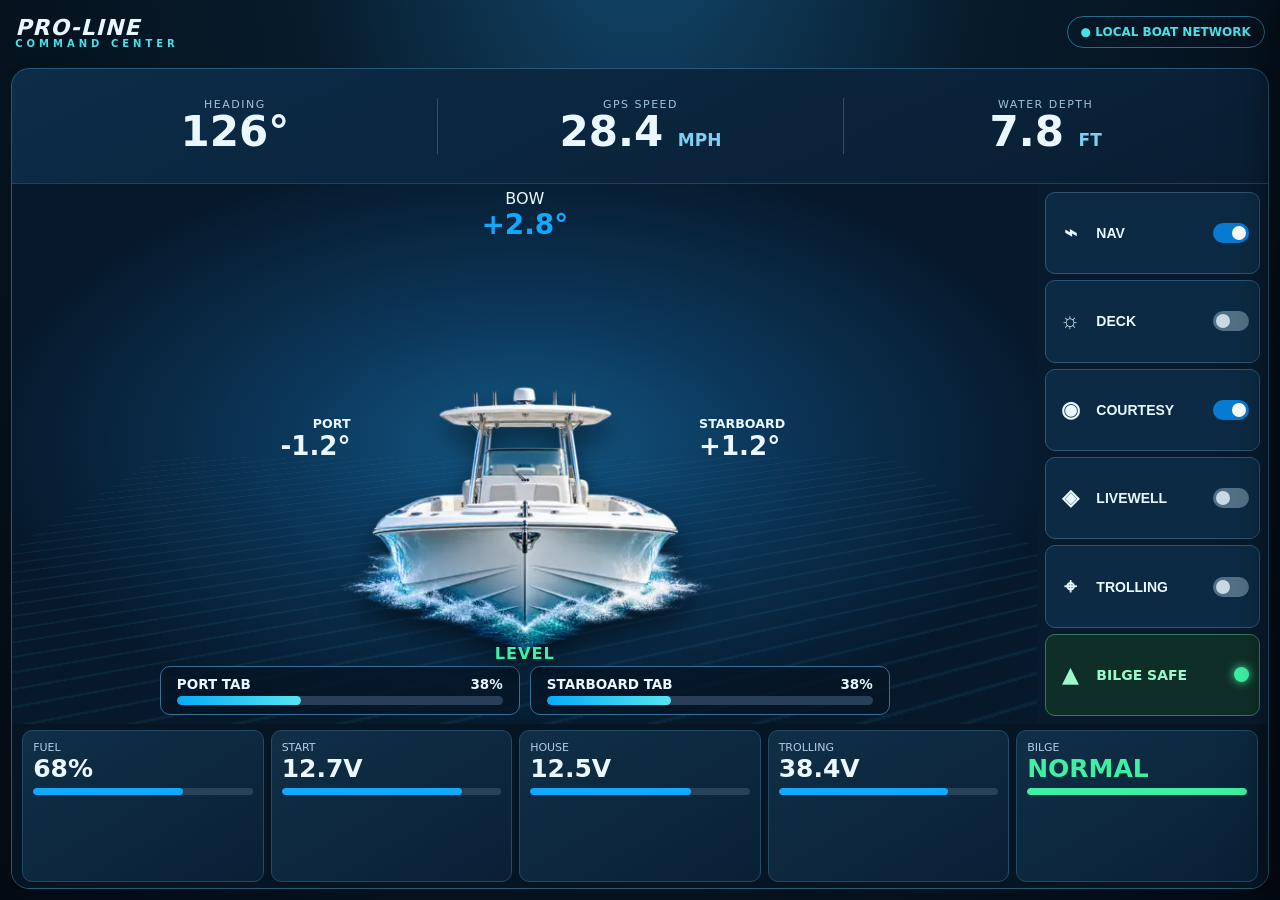
==== commit 54222d8e: "Fit helm to Android visible viewport" ====
--- a/command-center/index.html
+++ b/command-center/index.html
@@ -9,7 +9,14 @@
     :root{--ink:#071727;--panel:#0b2136;--panel2:#0d2942;--line:#21425e;--blue:#11a8ff;--aqua:#47e1e7;--green:#3df0a4;--amber:#ffc34a;--red:#ff4a52;--muted:#8ba8bd}*{box-sizing:border-box}html{background:#030a13}body{margin:0;color:#eaf7ff;background:radial-gradient(ellipse at 50% -15%,#134a70 0,#071b2b 38%,#030a13 100%);font-family:Inter,system-ui,-apple-system,BlinkMacSystemFont,"Segoe UI",sans-serif;min-width:960px;min-height:100vh}.shell{max-width:1500px;margin:auto;padding:16px;transition:width .35s ease,padding .35s ease}.top{display:flex;justify-content:space-between;align-items:center;padding:4px 4px 14px}.brand{font-size:22px;font-style:italic;font-weight:900;letter-spacing:1px}.brand small{font-style:normal;font-size:10px;display:block;letter-spacing:4px;margin-top:-2px;color:var(--aqua)}.mode{border:1px solid #2a6a8d;border-radius:30px;padding:8px 13px;color:var(--aqua);font-size:12px;font-weight:700}.page{display:none}.page.active{display:block}.hero{background:linear-gradient(155deg,#0c2c48,#08192b 65%);border:1px solid #2a5877;border-radius:18px;box-shadow:0 25px 55px #0008;overflow:hidden}.topline{display:grid;grid-template-columns:1fr 1fr 1fr;border-bottom:1px solid var(--line);padding:14px 28px;align-items:center}.metric{text-align:center;border-left:1px solid #29516e}.metric:first-child{border:0}.metric label{font-size:11px;color:#9fc3d8;letter-spacing:1.5px;display:block}.metric strong{font-size:42px;line-height:1.02}.metric .unit{font-size:17px;color:#80cef4}.bodygrid{display:grid;grid-template-columns:1fr 258px;min-height:455px}.attitude{position:relative;overflow:hidden;background:radial-gradient(ellipse at 50% 48%,#135987 0,#0c385c 31%,#06182a 75%);padding:18px 32px}.water{position:absolute;inset:35% 0 0;background:repeating-linear-gradient(168deg,transparent 0 12px,#2391bd22 13px 14px);transform:perspective(300px) rotateX(43deg);opacity:.9}.boat{position:relative;margin:30px auto 7px;width:220px;height:150px;filter:drop-shadow(0 16px 10px #0009)}.hull{position:absolute;bottom:13px;left:12px;width:196px;height:75px;background:linear-gradient(90deg,#d4e5e8,#fff,#a6bdc4);clip-path:polygon(8% 0,92% 0,100% 53%,68% 100%,32% 100%,0 53%)}.console{position:absolute;left:83px;bottom:76px;width:55px;height:49px;background:#dbeef0;border:4px solid #718e98;border-bottom:0}.roof{position:absolute;left:65px;bottom:121px;width:90px;height:12px;background:#e6f8fb;border:3px solid #6c99a9;border-radius:50%}.roof:after,.roof:before{content:"";position:absolute;background:#7ca4af;width:4px;height:36px;top:9px}.roof:before{left:14px}.roof:after{right:14px}.wake{position:absolute;left:50%;top:162px;transform:translateX(-50%);width:280px;height:45px;border-bottom:6px solid var(--green);border-radius:0 0 50% 50%;filter:drop-shadow(0 0 6px var(--green))}.level{position:relative;text-align:center;font-size:17px;color:var(--green);font-weight:900;letter-spacing:1px}.pitch{position:absolute;top:26px;left:0;right:0;text-align:center}.pitch b{display:block;font-size:28px;color:var(--blue)}.roll{position:absolute;top:166px;width:28%;font-size:13px;font-weight:700}.roll b{display:block;font-size:28px;color:#eaf7ff}.roll.left{text-align:right;left:5%}.roll.right{text-align:left;right:5%}.tabbar{position:relative;z-index:1;margin:16px auto 0;max-width:730px;display:grid;grid-template-columns:1fr 1fr;gap:20px}.tab{background:#061525c9;border:1px solid #397195;border-radius:10px;padding:12px 16px}.tabhead{display:flex;justify-content:space-between;font-weight:800}.progress{height:10px;border-radius:9px;background:#283f57;margin-top:10px;overflow:hidden}.progress i{display:block;height:100%;border-radius:9px;background:linear-gradient(90deg,#08aafc,#55e6ef)}.side{padding:16px;background:#081b2e;display:flex;flex-direction:column;gap:9px}.control{border:1px solid #315470;background:#0c2a43;color:#e7f8ff;border-radius:10px;padding:11px 13px;display:flex;align-items:center;gap:12px;font-weight:800;cursor:pointer;transition:.16s}.control:hover{border-color:var(--blue);transform:translateX(-2px)}.control .icon{font-size:22px;width:28px;text-align:center}.toggle{margin-left:auto;width:36px;height:20px;background:#527085;border-radius:12px;padding:3px}.toggle:after{content:"";display:block;width:14px;height:14px;border-radius:50%;background:#c9dae5;transition:.2s}.control.on .toggle{background:#087bd3}.control.on .toggle:after{transform:translateX(16px);background:white}.control.alert{border-color:#39765f;background:#102e28;color:#9bf8c8}.control.alert .dot{width:15px;height:15px;border-radius:50%;background:var(--red);box-shadow:0 0 10px var(--red);margin-left:auto}.bottom{display:grid;grid-template-columns:repeat(5,1fr);gap:10px;padding:12px;background:#061524}.card{background:linear-gradient(150deg,#102f47,#092036);border:1px solid #244a66;border-radius:10px;padding:13px;cursor:pointer}.card:hover{border-color:var(--blue)}.card label{font-size:11px;color:#acd0e2;display:block}.card strong{font-size:25px}.card .mini{height:7px;background:#294257;border-radius:4px;margin-top:10px;overflow:hidden}.card .mini i{display:block;height:100%;background:var(--blue);border-radius:4px}.green{color:var(--green)}.detail{background:linear-gradient(155deg,#0c2c48,#071727 70%);border:1px solid #2a5877;border-radius:18px;padding:26px;min-height:650px;box-shadow:0 25px 55px #0008}.back{border:1px solid #38617c;background:#092239;color:#bceafa;border-radius:9px;padding:9px 13px;font-weight:800;cursor:pointer}.detail h1{margin:22px 0 2px;font-size:34px}.sub{color:#93b6ca;margin:0 0 25px}.detailgrid{display:grid;grid-template-columns:1.15fr .85fr;gap:18px}.bigpanel,.stat,.quick{border:1px solid #254c68;background:#091d30;border-radius:14px;padding:20px}.bigpanel h2,.stat h3{margin:0 0 12px;font-size:15px;color:#b8e7f9;letter-spacing:1px}.statusline{display:flex;align-items:center;justify-content:space-between;padding:16px 0;border-bottom:1px solid #1f4058}.statusline:last-child{border:0}.pill{padding:6px 10px;border-radius:20px;font-size:12px;font-weight:900;background:#12394a;color:var(--aqua)}.pill.green{background:#0d493b}.pill.blue{background:#0c4473;color:#8dd8ff}.actionrow{display:grid;grid-template-columns:1fr 1fr;gap:10px}.action{padding:16px;border:1px solid #32607e;background:#0b304d;color:#effaff;border-radius:10px;font-weight:900;cursor:pointer}.action.primary{background:linear-gradient(135deg,#006ead,#059fd4)}.action.danger{border-color:#ca4c50;background:#3a1920}.readout{font-size:48px;font-weight:900;color:var(--aqua);margin:15px 0}.bars .bar{margin:16px 0}.bar span{font-size:12px;color:#b4d2df;display:flex;justify-content:space-between}.bar i{display:block;margin-top:7px;height:12px;border-radius:9px;background:#1f3c54;overflow:hidden}.bar i:after{content:"";display:block;height:100%;width:var(--w);background:linear-gradient(90deg,#0d9df1,#4be5ec);border-radius:9px}.notice{margin-top:18px;padding:14px;border-left:3px solid var(--amber);background:#2c2513;color:#ffdf8d;border-radius:5px;font-size:13px}.trollpad{display:grid;grid-template-columns:1fr 120px 1fr;gap:10px;align-items:center;text-align:center;margin:16px 0}.arrow{height:75px;border-radius:12px;border:1px solid #32617c;background:#0d304a;color:#7ad8ff;font-size:30px;cursor:pointer}.anchor{height:120px;border-radius:50%;border:3px solid #179bdd;background:radial-gradient(circle,#0b4b6c,#092537 70%);color:white;font-size:14px;font-weight:900;cursor:pointer;box-shadow:0 0 25px #079de644}.anchor.active{border-color:var(--green);box-shadow:0 0 30px #3df0a477}.footer{color:#7194a9;text-align:center;font-size:12px;margin:12px 0 0}.toast{position:fixed;bottom:24px;left:50%;transform:translateX(-50%) translateY(100px);background:#0d2c42;border:1px solid #43a8d3;padding:12px 18px;border-radius:30px;font-weight:800;transition:.25s;z-index:30}.toast.show{transform:translateX(-50%) translateY(0)}.troll-dock{position:fixed;z-index:20;right:0;top:0;height:100vh;width:60vw;min-width:600px;background:#061523;border-left:2px solid #21b6e8;box-shadow:-18px 0 40px #000a;transform:translateX(102%);transition:transform .35s cubic-bezier(.2,.8,.2,1)}.trolling-open .troll-dock{transform:translateX(0)}.dock-head{height:44px;display:flex;align-items:center;padding:0 11px;background:linear-gradient(90deg,#092d48,#0a192a);border-bottom:1px solid #2c6485;color:#aeeaff;font-size:12px;font-weight:900;letter-spacing:1px}.dock-close{margin-left:auto;border:1px solid #4d7e97;color:#eafaff;background:#173b52;border-radius:7px;padding:6px 10px;font-weight:900;cursor:pointer}.dock-frame{width:100%;height:calc(100% - 44px);border:0;background:#06101b}.trolling-open .shell{width:40vw;max-width:none;margin:0;padding:10px}.trolling-open .top{padding:0 1px 8px}.trolling-open .brand{font-size:15px}.trolling-open .brand small{font-size:7px;letter-spacing:2px}.trolling-open .mode{font-size:8px;padding:5px 7px}.trolling-open .topline{padding:9px 2px}.trolling-open .metric label{font-size:7px;letter-spacing:.3px}.trolling-open .metric strong{font-size:20px}.trolling-open .metric .unit{font-size:8px}.trolling-open .bodygrid{grid-template-columns:1fr;min-height:370px}.trolling-open .side{display:none}.trolling-open .attitude{padding:8px;min-height:370px}.trolling-open .boat{transform:scale(.72);margin:15px auto -16px}.trolling-open .pitch{top:10px;font-size:9px}.trolling-open .pitch b{font-size:17px}.trolling-open .roll{top:125px;font-size:8px}.trolling-open .roll b{font-size:16px}.trolling-open .wake{top:125px;transform:translateX(-50%) scale(.72)}.trolling-open .level{font-size:12px}.trolling-open .tabbar{gap:6px;margin-top:10px}.trolling-open .tab{padding:7px;font-size:9px}.trolling-open .progress{height:6px;margin-top:5px}.trolling-open .bottom{grid-template-columns:repeat(2,1fr);gap:5px;padding:6px}.trolling-open .card{padding:7px}.trolling-open .card label{font-size:8px}.trolling-open .card strong{font-size:16px}.trolling-open .card .mini{height:4px;margin-top:5px}.trolling-open .footer{font-size:8px;margin-top:7px}@media(max-width:959px),(orientation:portrait){body{min-width:0}.shell{display:none}.troll-dock{display:none}.landscape-notice{display:flex!important}}.landscape-notice{display:none;min-height:100vh;align-items:center;justify-content:center;text-align:center;padding:30px;background:radial-gradient(circle,#12415c,#030a13 70%);color:#d8f7ff;font-size:20px;font-weight:800}.landscape-notice b{display:block;color:#35d6ea;font-size:36px;margin-bottom:12px}
   </style>
   <style>
+    /* Final helm viewport: use Android's visible viewport, not the taller browser viewport. */
+    html,body{height:100dvh;overflow:hidden}.shell{height:100dvh;display:grid;grid-template-rows:max-content minmax(0,1fr)}.top{min-height:0;margin-bottom:5px}.page.active{height:auto;min-height:0}.page.active#helm{display:block}.hero{height:100%;display:grid;grid-template-rows:minmax(58px,14fr) minmax(0,66fr) minmax(72px,20fr);overflow:hidden}.topline,.bodygrid,.bottom{min-height:0;overflow:hidden}.topline{padding:5px 20px}.metric strong{font-size:clamp(28px,5.2vh,42px)}.metric label{font-size:clamp(8px,1.5vh,11px)}.bodygrid{display:grid;grid-template-columns:minmax(0,1fr) clamp(170px,18vw,258px)}.attitude{display:grid;grid-template-rows:minmax(0,1fr) auto auto;padding:5px 18px}.side{padding:8px;gap:6px;overflow:hidden}.control{flex:1;min-height:0;padding:5px 10px;font-size:clamp(10px,1.6vh,14px)}.control .icon{font-size:clamp(16px,2.6vh,22px)}.boat-render{grid-row:1;align-self:end;width:min(52%,500px);height:min(62%,300px);max-height:none;object-fit:contain;margin:0 auto -15px}.pitch{top:5px}.pitch b{font-size:clamp(18px,3.1vh,28px)}.roll{top:43%;font-size:clamp(9px,1.4vh,13px)}.roll b{font-size:clamp(17px,2.9vh,28px)}.level{grid-row:2;font-size:clamp(11px,1.8vh,17px);z-index:2}.tabbar{grid-row:3;margin:3px auto 4px;width:min(92%,730px);gap:10px}.tab{padding:clamp(5px,1vh,10px) clamp(8px,1.3vw,16px);font-size:clamp(9px,1.5vh,14px)}.progress{height:clamp(5px,1vh,10px);margin-top:4px}.bottom{padding:6px 10px;gap:7px}.card{min-height:0;padding:clamp(6px,1.1vh,13px)}.card label{font-size:clamp(8px,1.3vh,11px)}.card strong{font-size:clamp(17px,2.8vh,25px)}.card .mini{height:clamp(4px,.8vh,7px);margin-top:5px}.troll-dock{height:100dvh}.trolling-open .shell{height:100dvh}.trolling-open .bodygrid{grid-template-columns:1fr}.trolling-open .attitude{padding:4px 7px}.trolling-open .boat-render{width:76%;height:48%;margin:0 auto -9px}.trolling-open .bottom{grid-template-columns:repeat(2,1fr)}
+  </style>
+  <style>
     :root{--troll-width:60vw}html,body{width:100%;height:100%;overflow:hidden}body{min-width:0}.shell{width:100vw;max-width:none;height:100vh;margin:0;padding:clamp(6px,1.25vh,16px);display:flex;flex-direction:column}.top{flex:0 0 auto}.page.active{flex:1;min-height:0;overflow:hidden}.page.active#helm{display:flex;flex-direction:column}.hero{height:100%;min-height:0;display:flex;flex-direction:column}.topline{flex:0 0 clamp(54px,10vh,86px);padding:6px 28px}.bodygrid{flex:1;min-height:0}.attitude{min-height:0}.bottom{flex:0 0 clamp(82px,15vh,118px);padding:8px 12px}.footer{display:none}.boat{display:none}.boat-render{position:relative;z-index:2;display:block;width:min(48%,500px);max-height:58%;object-fit:contain;margin:clamp(10px,3vh,28px) auto -20px;filter:drop-shadow(0 14px 14px #0009)}.wake{display:none}.troll-dock{width:var(--troll-width);min-width:0}.trolling-open .shell{width:calc(100vw - var(--troll-width))}.split-handle{position:absolute;z-index:3;left:-13px;top:0;width:26px;height:100%;cursor:col-resize;touch-action:none}.split-handle:after{content:"⇔";position:absolute;left:7px;top:50%;transform:translateY(-50%);width:12px;height:44px;line-height:42px;border-radius:8px;background:#12628a;border:1px solid #5fd9ef;color:white;font-size:13px;text-align:center;box-shadow:0 0 14px #000}.split-handle:active:after{background:#14aee0}.trolling-open .boat-render{width:82%;max-height:50%;margin:12px auto -18px}.detail{height:100%;min-height:0;padding:clamp(12px,2vh,26px);overflow:hidden;display:flex;flex-direction:column}.detail h1{margin:12px 0 2px}.detailgrid{flex:1;min-height:0}.detail .statusline{padding:clamp(7px,1.5vh,16px) 0}@media(orientation:portrait){.shell{display:none!important}.troll-dock{display:none!important}.landscape-notice{display:flex!important}}@media(orientation:landscape) and (max-width:959px){.shell,.troll-dock{display:block!important}.landscape-notice{display:none!important}}
+  </style>
+  <style>
+    html,body{height:100dvh;overflow:hidden}.shell{height:100dvh;display:grid;grid-template-rows:max-content minmax(0,1fr)}.top{min-height:0;margin-bottom:5px}.page.active{height:auto;min-height:0}.page.active#helm{display:block}.hero{height:100%;display:grid;grid-template-rows:minmax(58px,14fr) minmax(0,66fr) minmax(72px,20fr);overflow:hidden}.topline,.bodygrid,.bottom{min-height:0;overflow:hidden}.topline{padding:5px 20px}.metric strong{font-size:clamp(28px,5.2vh,42px)}.metric label{font-size:clamp(8px,1.5vh,11px)}.bodygrid{display:grid;grid-template-columns:minmax(0,1fr) clamp(170px,18vw,258px)}.attitude{display:grid;grid-template-rows:minmax(0,1fr) auto auto;padding:5px 18px}.side{padding:8px;gap:6px;overflow:hidden}.control{flex:1;min-height:0;padding:5px 10px;font-size:clamp(10px,1.6vh,14px)}.control .icon{font-size:clamp(16px,2.6vh,22px)}.boat-render{grid-row:1;align-self:end;width:min(52%,500px);height:min(62%,300px);max-height:none;object-fit:contain;margin:0 auto -15px}.pitch{top:5px}.pitch b{font-size:clamp(18px,3.1vh,28px)}.roll{top:43%;font-size:clamp(9px,1.4vh,13px)}.roll b{font-size:clamp(17px,2.9vh,28px)}.level{grid-row:2;font-size:clamp(11px,1.8vh,17px);z-index:2}.tabbar{grid-row:3;margin:3px auto 4px;width:min(92%,730px);gap:10px}.tab{padding:clamp(5px,1vh,10px) clamp(8px,1.3vw,16px);font-size:clamp(9px,1.5vh,14px)}.progress{height:clamp(5px,1vh,10px);margin-top:4px}.bottom{padding:6px 10px;gap:7px}.card{min-height:0;padding:clamp(6px,1.1vh,13px)}.card label{font-size:clamp(8px,1.3vh,11px)}.card strong{font-size:clamp(17px,2.8vh,25px)}.card .mini{height:clamp(4px,.8vh,7px);margin-top:5px}.troll-dock{height:100dvh}.trolling-open .shell{height:100dvh}.trolling-open .bodygrid{grid-template-columns:1fr}.trolling-open .attitude{padding:4px 7px}.trolling-open .boat-render{width:76%;height:48%;margin:0 auto -9px}.trolling-open .bottom{grid-template-columns:repeat(2,1fr)}
   </style>
 </head>
 <body><div class="landscape-notice"><div><b>↻</b>Turn the tablet sideways<br><small>Pro-Line Command Center is built for landscape.</small></div></div><div class="shell">
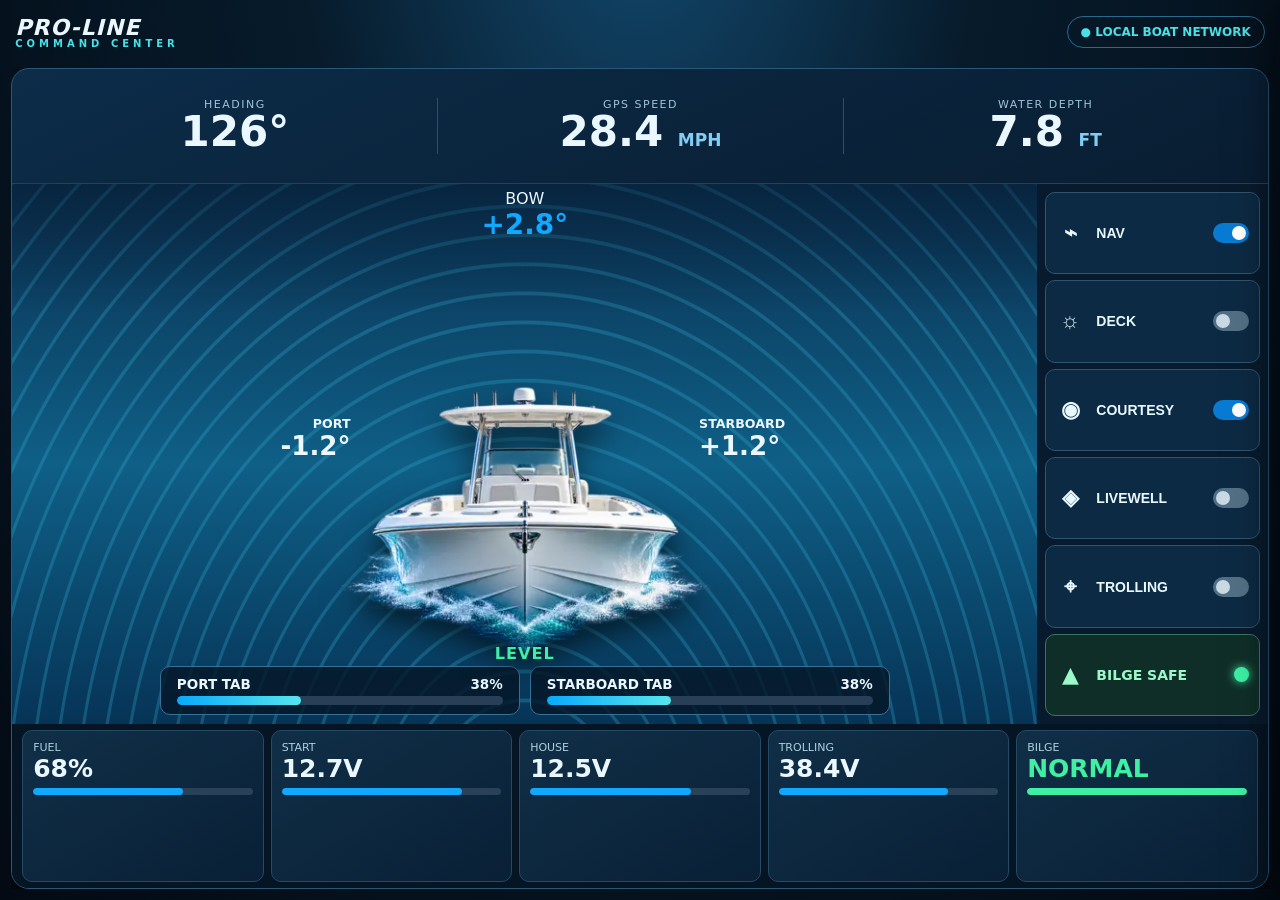
==== commit db9a17a7: "Add ocean water attitude background" ====
--- a/command-center/index.html
+++ b/command-center/index.html
@@ -17,6 +17,9 @@
   </style>
   <style>
     html,body{height:100dvh;overflow:hidden}.shell{height:100dvh;display:grid;grid-template-rows:max-content minmax(0,1fr)}.top{min-height:0;margin-bottom:5px}.page.active{height:auto;min-height:0}.page.active#helm{display:block}.hero{height:100%;display:grid;grid-template-rows:minmax(58px,14fr) minmax(0,66fr) minmax(72px,20fr);overflow:hidden}.topline,.bodygrid,.bottom{min-height:0;overflow:hidden}.topline{padding:5px 20px}.metric strong{font-size:clamp(28px,5.2vh,42px)}.metric label{font-size:clamp(8px,1.5vh,11px)}.bodygrid{display:grid;grid-template-columns:minmax(0,1fr) clamp(170px,18vw,258px)}.attitude{display:grid;grid-template-rows:minmax(0,1fr) auto auto;padding:5px 18px}.side{padding:8px;gap:6px;overflow:hidden}.control{flex:1;min-height:0;padding:5px 10px;font-size:clamp(10px,1.6vh,14px)}.control .icon{font-size:clamp(16px,2.6vh,22px)}.boat-render{grid-row:1;align-self:end;width:min(52%,500px);height:min(62%,300px);max-height:none;object-fit:contain;margin:0 auto -15px}.pitch{top:5px}.pitch b{font-size:clamp(18px,3.1vh,28px)}.roll{top:43%;font-size:clamp(9px,1.4vh,13px)}.roll b{font-size:clamp(17px,2.9vh,28px)}.level{grid-row:2;font-size:clamp(11px,1.8vh,17px);z-index:2}.tabbar{grid-row:3;margin:3px auto 4px;width:min(92%,730px);gap:10px}.tab{padding:clamp(5px,1vh,10px) clamp(8px,1.3vw,16px);font-size:clamp(9px,1.5vh,14px)}.progress{height:clamp(5px,1vh,10px);margin-top:4px}.bottom{padding:6px 10px;gap:7px}.card{min-height:0;padding:clamp(6px,1.1vh,13px)}.card label{font-size:clamp(8px,1.3vh,11px)}.card strong{font-size:clamp(17px,2.8vh,25px)}.card .mini{height:clamp(4px,.8vh,7px);margin-top:5px}.troll-dock{height:100dvh}.trolling-open .shell{height:100dvh}.trolling-open .bodygrid{grid-template-columns:1fr}.trolling-open .attitude{padding:4px 7px}.trolling-open .boat-render{width:76%;height:48%;margin:0 auto -9px}.trolling-open .bottom{grid-template-columns:repeat(2,1fr)}
+  </style>
+  <style>
+    .attitude{background:radial-gradient(ellipse at 50% 46%,#1e6f9c 0,#0b4169 32%,#06182a 85%)}.water{inset:0;transform:none;opacity:1;background:linear-gradient(180deg,#061b3188 0%,transparent 24%),repeating-radial-gradient(ellipse at 50% 120%,transparent 0 10px,#32afd04a 11px 13px,transparent 14px 23px),linear-gradient(180deg,#0a3050 0%,#0f5f87 52%,#063457 100%)}
   </style>
 </head>
 <body><div class="landscape-notice"><div><b>↻</b>Turn the tablet sideways<br><small>Pro-Line Command Center is built for landscape.</small></div></div><div class="shell">
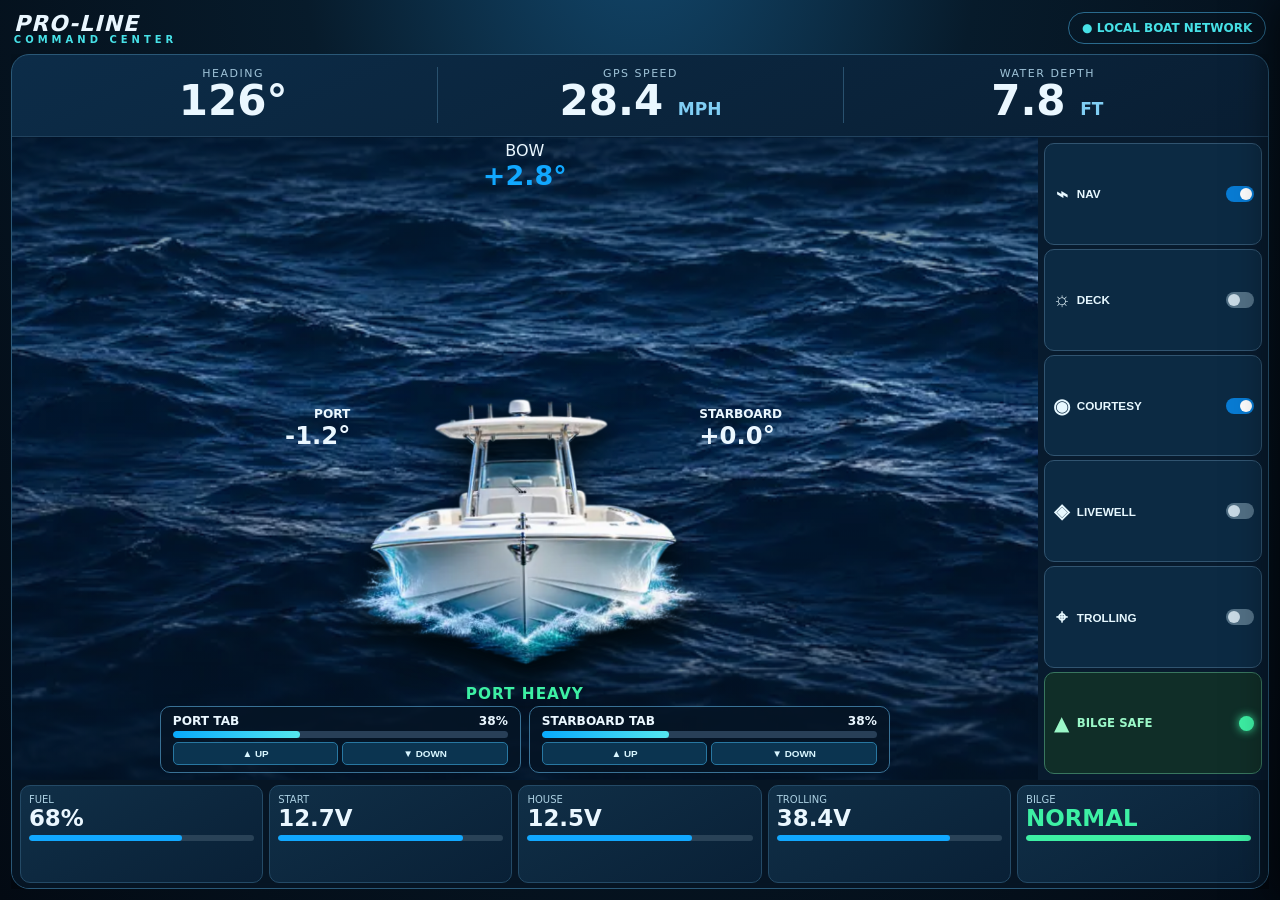
==== commit 19060309: "Fit helm to viewport with ocean and live trim controls" ====
--- a/command-center/index.html
+++ b/command-center/index.html
@@ -19,14 +19,15 @@
     html,body{height:100dvh;overflow:hidden}.shell{height:100dvh;display:grid;grid-template-rows:max-content minmax(0,1fr)}.top{min-height:0;margin-bottom:5px}.page.active{height:auto;min-height:0}.page.active#helm{display:block}.hero{height:100%;display:grid;grid-template-rows:minmax(58px,14fr) minmax(0,66fr) minmax(72px,20fr);overflow:hidden}.topline,.bodygrid,.bottom{min-height:0;overflow:hidden}.topline{padding:5px 20px}.metric strong{font-size:clamp(28px,5.2vh,42px)}.metric label{font-size:clamp(8px,1.5vh,11px)}.bodygrid{display:grid;grid-template-columns:minmax(0,1fr) clamp(170px,18vw,258px)}.attitude{display:grid;grid-template-rows:minmax(0,1fr) auto auto;padding:5px 18px}.side{padding:8px;gap:6px;overflow:hidden}.control{flex:1;min-height:0;padding:5px 10px;font-size:clamp(10px,1.6vh,14px)}.control .icon{font-size:clamp(16px,2.6vh,22px)}.boat-render{grid-row:1;align-self:end;width:min(52%,500px);height:min(62%,300px);max-height:none;object-fit:contain;margin:0 auto -15px}.pitch{top:5px}.pitch b{font-size:clamp(18px,3.1vh,28px)}.roll{top:43%;font-size:clamp(9px,1.4vh,13px)}.roll b{font-size:clamp(17px,2.9vh,28px)}.level{grid-row:2;font-size:clamp(11px,1.8vh,17px);z-index:2}.tabbar{grid-row:3;margin:3px auto 4px;width:min(92%,730px);gap:10px}.tab{padding:clamp(5px,1vh,10px) clamp(8px,1.3vw,16px);font-size:clamp(9px,1.5vh,14px)}.progress{height:clamp(5px,1vh,10px);margin-top:4px}.bottom{padding:6px 10px;gap:7px}.card{min-height:0;padding:clamp(6px,1.1vh,13px)}.card label{font-size:clamp(8px,1.3vh,11px)}.card strong{font-size:clamp(17px,2.8vh,25px)}.card .mini{height:clamp(4px,.8vh,7px);margin-top:5px}.troll-dock{height:100dvh}.trolling-open .shell{height:100dvh}.trolling-open .bodygrid{grid-template-columns:1fr}.trolling-open .attitude{padding:4px 7px}.trolling-open .boat-render{width:76%;height:48%;margin:0 auto -9px}.trolling-open .bottom{grid-template-columns:repeat(2,1fr)}
   </style>
   <style>
-    .attitude{background:radial-gradient(ellipse at 50% 46%,#1e6f9c 0,#0b4169 32%,#06182a 85%)}.water{inset:0;transform:none;opacity:1;background:linear-gradient(180deg,#061b3188 0%,transparent 24%),repeating-radial-gradient(ellipse at 50% 120%,transparent 0 10px,#32afd04a 11px 13px,transparent 14px 23px),linear-gradient(180deg,#0a3050 0%,#0f5f87 52%,#063457 100%)}
+    /* Helm uses the real visual viewport. Nothing below the cards is allowed to fall off-screen. */
+    html,body{width:100%;height:100dvh;overflow:hidden}body{min-width:0}.shell{width:100vw;height:100dvh;margin:0;padding:clamp(5px,1.2vh,12px);display:grid;grid-template-rows:max-content minmax(0,1fr)}.top{padding:0 3px clamp(4px,1vh,10px);margin:0}.page.active#helm{display:block;min-height:0;height:100%;overflow:hidden}.hero{height:100%;min-height:0;display:grid;grid-template-rows:clamp(52px,13vh,82px) minmax(0,1fr) clamp(68px,18vh,108px);overflow:hidden}.topline,.bodygrid,.bottom{min-height:0;overflow:hidden}.topline{padding:4px 18px}.metric strong{font-size:clamp(25px,5vh,42px)}.metric label{font-size:clamp(8px,1.35vh,11px)}.bodygrid{display:grid;grid-template-columns:minmax(0,1fr) clamp(148px,18vw,250px);min-height:0}.attitude{min-height:0;padding:4px clamp(7px,2vw,24px);display:grid;grid-template-rows:minmax(0,1fr) auto auto;background:#071b2b}.water{position:absolute;inset:0;opacity:1;transform:none;background-image:linear-gradient(180deg,#0314268c 0%,#03142628 40%,#031426a6 100%),url('ocean-bg.webp');background-size:cover;background-position:center}.pitch,.roll,.boat-stage,.level,.tabbar{z-index:1}.pitch{top:4px}.pitch b{font-size:clamp(17px,3vh,28px)}.roll{top:42%;font-size:clamp(8px,1.35vh,13px)}.roll b{font-size:clamp(16px,2.7vh,27px)}.boat-stage{grid-row:1;align-self:end;justify-self:center;width:min(54%,500px);height:min(70%,310px);transform-origin:50% 82%;transition:transform .16s linear;filter:drop-shadow(0 14px 12px #00111acc)}.boat-stage .boat-render{display:block;width:100%;height:100%;max-height:none;object-fit:contain;margin:0}.level{grid-row:2;font-size:clamp(10px,1.7vh,16px);position:relative}.tabbar{grid-row:3;margin:3px auto 3px;width:min(94%,740px);gap:8px}.tab{padding:clamp(4px,.8vh,8px) clamp(6px,1vw,12px);font-size:clamp(8px,1.35vh,13px)}.tabhead{align-items:center}.progress{height:clamp(4px,.75vh,8px);margin-top:3px}.tab-controls{display:grid;grid-template-columns:1fr 1fr;gap:4px;margin-top:4px}.trim-hold{touch-action:none;border:1px solid #2877a1;border-radius:5px;background:#0b3450;color:#d9f6ff;font-size:clamp(8px,1.1vh,11px);font-weight:900;padding:clamp(2px,.55vh,5px);cursor:pointer}.trim-hold:active{background:#079de0;color:#fff}.side{padding:6px;gap:4px;display:grid;grid-template-rows:repeat(6,minmax(0,1fr));overflow:hidden}.control{min-height:0;height:100%;padding:3px 7px;font-size:clamp(8px,1.3vh,13px);gap:5px}.control .icon{font-size:clamp(13px,2.25vh,20px);width:20px}.toggle{width:28px;height:16px;padding:2px}.toggle:after{width:12px;height:12px}.control.on .toggle:after{transform:translateX(12px)}.bottom{padding:5px 8px;gap:6px}.card{min-height:0;padding:clamp(5px,.9vh,10px)}.card label{font-size:clamp(7px,1.15vh,10px)}.card strong{font-size:clamp(15px,2.55vh,23px)}.card .mini{height:clamp(3px,.65vh,6px);margin-top:4px}.footer{display:none}.troll-dock{height:100dvh;width:var(--troll-width);min-width:0}.trolling-open .shell{width:calc(100vw - var(--troll-width));height:100dvh;padding:5px}.trolling-open .bodygrid{grid-template-columns:1fr}.trolling-open .side{display:none}.trolling-open .boat-stage{width:76%;height:58%}.trolling-open .bottom{grid-template-columns:repeat(2,1fr)}.trolling-open .tab-controls{gap:2px}.trolling-open .trim-hold{font-size:7px;padding:2px}.detail{height:100%;min-height:0;overflow:hidden}.detailgrid{min-height:0}@media(orientation:portrait){.shell{display:none!important}.troll-dock{display:none!important}.landscape-notice{display:flex!important}}@media(orientation:landscape) and (max-width:959px){.shell{display:grid!important}.troll-dock{display:block!important}.landscape-notice{display:none!important}}
   </style>
 </head>
 <body><div class="landscape-notice"><div><b>↻</b>Turn the tablet sideways<br><small>Pro-Line Command Center is built for landscape.</small></div></div><div class="shell">
   <header class="top"><div class="brand">PRO-LINE <small>COMMAND CENTER</small></div><div class="mode">● LOCAL BOAT NETWORK</div></header>
   <main id="helm" class="page active">
     <section class="hero"><div class="topline"><div class="metric"><label>HEADING</label><strong>126°</strong></div><div class="metric"><label>GPS SPEED</label><strong>28.4 <span class="unit">MPH</span></strong></div><div class="metric"><label>WATER DEPTH</label><strong>7.8 <span class="unit">FT</span></strong></div></div>
-      <div class="bodygrid"><div class="attitude"><div class="water"></div><div class="pitch">BOW <b>+2.8°</b></div><div class="roll left">PORT<b>-1.2°</b></div><div class="roll right">STARBOARD<b>+1.2°</b></div><img class="boat-render" src="boat-attitude.webp" alt="Front view of the boat"/><div class="level">LEVEL</div><div class="tabbar"><div class="tab"><div class="tabhead"><span>PORT TAB</span><span>38%</span></div><div class="progress"><i style="width:38%"></i></div></div><div class="tab"><div class="tabhead"><span>STARBOARD TAB</span><span>38%</span></div><div class="progress"><i style="width:38%"></i></div></div></div></div>
+      <div class="bodygrid"><div class="attitude"><div class="water"></div><div class="pitch">BOW <b id="pitchValue">+2.8°</b></div><div class="roll left">PORT<b id="portValue">-1.2°</b></div><div class="roll right">STARBOARD<b id="starValue">+1.2°</b></div><div id="boatStage" class="boat-stage"><img class="boat-render" src="boat-attitude.webp" alt="Front view of the boat"/></div><div id="levelText" class="level">LEVEL</div><div class="tabbar"><div class="tab"><div class="tabhead"><span>PORT TAB</span><span id="portTabValue">38%</span></div><div class="progress"><i id="portTabBar" style="width:38%"></i></div><div class="tab-controls"><button class="trim-hold" data-tab="port" data-direction="-1">▲ UP</button><button class="trim-hold" data-tab="port" data-direction="1">▼ DOWN</button></div></div><div class="tab"><div class="tabhead"><span>STARBOARD TAB</span><span id="starTabValue">38%</span></div><div class="progress"><i id="starTabBar" style="width:38%"></i></div><div class="tab-controls"><button class="trim-hold" data-tab="starboard" data-direction="-1">▲ UP</button><button class="trim-hold" data-tab="starboard" data-direction="1">▼ DOWN</button></div></div></div></div>
         <aside class="side"><button class="control on" data-toggle="Nav lights"><span class="icon">⌁</span>NAV <span class="toggle"></span></button><button class="control" data-toggle="Deck lights"><span class="icon">☼</span>DECK <span class="toggle"></span></button><button class="control on" data-toggle="Courtesy lights"><span class="icon">◉</span>COURTESY <span class="toggle"></span></button><button class="control" onclick="showPage('livewell')"><span class="icon">◈</span>LIVEWELL <span class="toggle"></span></button><button class="control" onclick="openTrolling()"><span class="icon">⌖</span>TROLLING <span class="toggle"></span></button><div class="control alert"><span class="icon">▲</span>BILGE SAFE <span class="dot" style="background:var(--green);box-shadow:0 0 10px var(--green)"></span></div></aside>
       </div><div class="bottom"><div class="card"><label>FUEL</label><strong>68%</strong><div class="mini"><i style="width:68%"></i></div></div><div class="card" onclick="showPage('power')"><label>START</label><strong>12.7V</strong><div class="mini"><i style="width:82%"></i></div></div><div class="card" onclick="showPage('power')"><label>HOUSE</label><strong>12.5V</strong><div class="mini"><i style="width:73%"></i></div></div><div class="card" onclick="openTrolling()"><label>TROLLING</label><strong>38.4V</strong><div class="mini"><i style="width:77%"></i></div></div><div class="card" onclick="showPage('bilge')"><label>BILGE</label><strong class="green">NORMAL</strong><div class="mini"><i style="width:100%;background:var(--green)"></i></div></div></div>
     </section><div class="footer">Touch a system to open details · Prototype readings are simulated</div>
@@ -50,5 +51,35 @@
 document.querySelectorAll('[data-toggle]').forEach(b=>b.addEventListener('click',()=>{b.classList.toggle('on');toast(`${b.dataset.toggle} ${b.classList.contains('on')?'ON':'OFF'}`)}));
 function toast(msg){const el=document.getElementById('toast');el.textContent=msg;el.classList.add('show');clearTimeout(window.t);window.t=setTimeout(()=>el.classList.remove('show'),2200)}
 let pump=true,anchor=false,aerator=0;function togglePump(){pump=!pump;document.getElementById('pumpState').textContent=pump?'RUNNING':'OFF';document.getElementById('pumpState').className='pill '+(pump?'green':'');toast(`Livewell pump ${pump?'ON':'OFF'}`)}function toggleAnchor(){anchor=!anchor;document.getElementById('anchor').classList.toggle('active',anchor);document.getElementById('anchor').innerHTML=anchor?'LOCKED<br>HOLDING':'ANCHOR<br>LOCK';toast(anchor?'Anchor lock engaged':'Anchor lock released')}function cycleAerator(){const modes=['5 MIN / 15 MIN','CONTINUOUS','10 MIN / 30 MIN'];aerator=(aerator+1)%modes.length;document.getElementById('aeratorState').textContent=modes[aerator];toast('Aerator mode changed')}
+
+/* Prototype trim response. Hardware will call updateBoatAttitude() from the IMU feed. */
+let portTab=38,starTab=38,roll=-1.2,pitch=2.8,trimTimer=null;
+const clamp=(value,min,max)=>Math.max(min,Math.min(max,value));
+function signed(value){return `${value>=0?'+':''}${value.toFixed(1)}°`}
+function renderAttitude(){
+  document.getElementById('portTabValue').textContent=`${Math.round(portTab)}%`;
+  document.getElementById('starTabValue').textContent=`${Math.round(starTab)}%`;
+  document.getElementById('portTabBar').style.width=`${portTab}%`;
+  document.getElementById('starTabBar').style.width=`${starTab}%`;
+  document.getElementById('pitchValue').textContent=signed(pitch);
+  document.getElementById('portValue').textContent=roll<=0?signed(roll):'+0.0°';
+  document.getElementById('starValue').textContent=roll>=0?signed(roll):'+0.0°';
+  document.getElementById('boatStage').style.transform=`rotate(${roll}deg)`;
+  const level=Math.abs(roll)<.25?'LEVEL':roll<0?'PORT HEAVY':'STARBOARD HEAVY';
+  document.getElementById('levelText').textContent=level;
+}
+function nudgeTrim(tab,direction){
+  if(tab==='port'){portTab=clamp(portTab+direction*1.2,0,100);roll=clamp(roll+direction*.12,-14,14)}
+  else{starTab=clamp(starTab+direction*1.2,0,100);roll=clamp(roll-direction*.12,-14,14)}
+  pitch=clamp(pitch+direction*.035,-12,12);renderAttitude();
+}
+function stopTrim(){if(trimTimer){clearInterval(trimTimer);trimTimer=null}}
+document.querySelectorAll('.trim-hold').forEach(button=>{
+  button.addEventListener('pointerdown',event=>{event.preventDefault();stopTrim();const tab=button.dataset.tab,direction=Number(button.dataset.direction);nudgeTrim(tab,direction);trimTimer=setInterval(()=>nudgeTrim(tab,direction),90)});
+  ['pointerup','pointerleave','pointercancel','lostpointercapture'].forEach(type=>button.addEventListener(type,stopTrim));
+});
+window.addEventListener('pointerup',stopTrim);
+window.updateBoatAttitude=reading=>{if(Number.isFinite(reading?.roll))roll=clamp(reading.roll,-14,14);if(Number.isFinite(reading?.pitch))pitch=clamp(reading.pitch,-12,12);if(Number.isFinite(reading?.portTab))portTab=clamp(reading.portTab,0,100);if(Number.isFinite(reading?.starTab))starTab=clamp(reading.starTab,0,100);renderAttitude()};
+renderAttitude();
 </script></body></html>
 
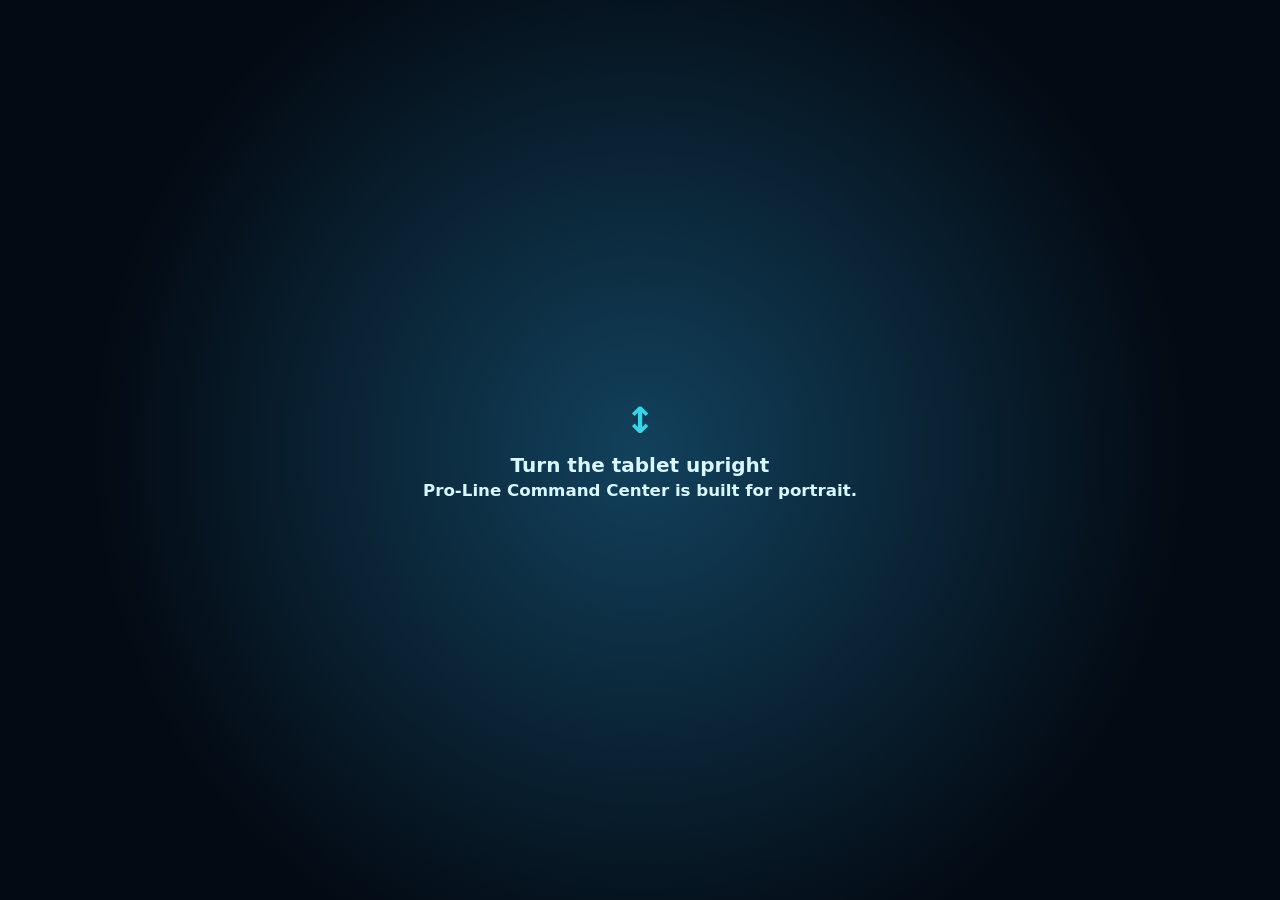
==== commit 61add943: "Make Command Center portrait-first" ====
--- a/command-center/index.html
+++ b/command-center/index.html
@@ -22,8 +22,24 @@
     /* Helm uses the real visual viewport. Nothing below the cards is allowed to fall off-screen. */
     html,body{width:100%;height:100dvh;overflow:hidden}body{min-width:0}.shell{width:100vw;height:100dvh;margin:0;padding:clamp(5px,1.2vh,12px);display:grid;grid-template-rows:max-content minmax(0,1fr)}.top{padding:0 3px clamp(4px,1vh,10px);margin:0}.page.active#helm{display:block;min-height:0;height:100%;overflow:hidden}.hero{height:100%;min-height:0;display:grid;grid-template-rows:clamp(52px,13vh,82px) minmax(0,1fr) clamp(68px,18vh,108px);overflow:hidden}.topline,.bodygrid,.bottom{min-height:0;overflow:hidden}.topline{padding:4px 18px}.metric strong{font-size:clamp(25px,5vh,42px)}.metric label{font-size:clamp(8px,1.35vh,11px)}.bodygrid{display:grid;grid-template-columns:minmax(0,1fr) clamp(148px,18vw,250px);min-height:0}.attitude{min-height:0;padding:4px clamp(7px,2vw,24px);display:grid;grid-template-rows:minmax(0,1fr) auto auto;background:#071b2b}.water{position:absolute;inset:0;opacity:1;transform:none;background-image:linear-gradient(180deg,#0314268c 0%,#03142628 40%,#031426a6 100%),url('ocean-bg.webp');background-size:cover;background-position:center}.pitch,.roll,.boat-stage,.level,.tabbar{z-index:1}.pitch{top:4px}.pitch b{font-size:clamp(17px,3vh,28px)}.roll{top:42%;font-size:clamp(8px,1.35vh,13px)}.roll b{font-size:clamp(16px,2.7vh,27px)}.boat-stage{grid-row:1;align-self:end;justify-self:center;width:min(54%,500px);height:min(70%,310px);transform-origin:50% 82%;transition:transform .16s linear;filter:drop-shadow(0 14px 12px #00111acc)}.boat-stage .boat-render{display:block;width:100%;height:100%;max-height:none;object-fit:contain;margin:0}.level{grid-row:2;font-size:clamp(10px,1.7vh,16px);position:relative}.tabbar{grid-row:3;margin:3px auto 3px;width:min(94%,740px);gap:8px}.tab{padding:clamp(4px,.8vh,8px) clamp(6px,1vw,12px);font-size:clamp(8px,1.35vh,13px)}.tabhead{align-items:center}.progress{height:clamp(4px,.75vh,8px);margin-top:3px}.tab-controls{display:grid;grid-template-columns:1fr 1fr;gap:4px;margin-top:4px}.trim-hold{touch-action:none;border:1px solid #2877a1;border-radius:5px;background:#0b3450;color:#d9f6ff;font-size:clamp(8px,1.1vh,11px);font-weight:900;padding:clamp(2px,.55vh,5px);cursor:pointer}.trim-hold:active{background:#079de0;color:#fff}.side{padding:6px;gap:4px;display:grid;grid-template-rows:repeat(6,minmax(0,1fr));overflow:hidden}.control{min-height:0;height:100%;padding:3px 7px;font-size:clamp(8px,1.3vh,13px);gap:5px}.control .icon{font-size:clamp(13px,2.25vh,20px);width:20px}.toggle{width:28px;height:16px;padding:2px}.toggle:after{width:12px;height:12px}.control.on .toggle:after{transform:translateX(12px)}.bottom{padding:5px 8px;gap:6px}.card{min-height:0;padding:clamp(5px,.9vh,10px)}.card label{font-size:clamp(7px,1.15vh,10px)}.card strong{font-size:clamp(15px,2.55vh,23px)}.card .mini{height:clamp(3px,.65vh,6px);margin-top:4px}.footer{display:none}.troll-dock{height:100dvh;width:var(--troll-width);min-width:0}.trolling-open .shell{width:calc(100vw - var(--troll-width));height:100dvh;padding:5px}.trolling-open .bodygrid{grid-template-columns:1fr}.trolling-open .side{display:none}.trolling-open .boat-stage{width:76%;height:58%}.trolling-open .bottom{grid-template-columns:repeat(2,1fr)}.trolling-open .tab-controls{gap:2px}.trolling-open .trim-hold{font-size:7px;padding:2px}.detail{height:100%;min-height:0;overflow:hidden}.detailgrid{min-height:0}@media(orientation:portrait){.shell{display:none!important}.troll-dock{display:none!important}.landscape-notice{display:flex!important}}@media(orientation:landscape) and (max-width:959px){.shell{display:grid!important}.troll-dock{display:block!important}.landscape-notice{display:none!important}}
   </style>
+  <style>
+    /* Detail pages use the same no-scroll viewport as the helm. */
+    .page.active:not(#helm){height:100%;min-height:0;overflow:hidden}.page.active:not(#helm) .detail{height:100%;min-height:0;overflow:hidden;display:grid;grid-template-rows:auto auto auto minmax(0,1fr);gap:0;padding:clamp(10px,2vh,22px)}.page.active:not(#helm) .detail h1{margin:clamp(8px,1.5vh,14px) 0 0;font-size:clamp(24px,4.2vh,34px);line-height:1.05}.page.active:not(#helm) .detail .sub{margin:2px 0 clamp(8px,1.8vh,18px);font-size:clamp(11px,1.8vh,16px)}.page.active:not(#helm) .detailgrid{height:100%;min-height:0;overflow:hidden;gap:clamp(8px,1.5vw,16px)}.page.active:not(#helm) .bigpanel,.page.active:not(#helm) .stat,.page.active:not(#helm) .quick{padding:clamp(9px,1.8vh,18px);overflow:hidden}.page.active:not(#helm) .bigpanel h2,.page.active:not(#helm) .stat h3,.page.active:not(#helm) .quick h2{margin:0 0 clamp(4px,1vh,10px);font-size:clamp(10px,1.7vh,15px)}.page.active:not(#helm) .statusline{padding:clamp(6px,1.45vh,14px) 0;font-size:clamp(10px,1.75vh,15px)}.page.active:not(#helm) .notice{margin-top:clamp(7px,1.4vh,14px);padding:clamp(7px,1.3vh,12px);font-size:clamp(9px,1.45vh,13px)}.page.active:not(#helm) .readout{font-size:clamp(31px,6vh,48px);margin:clamp(5px,1vh,12px) 0}.page.active:not(#helm) .bars .bar{margin:clamp(8px,1.5vh,15px) 0}.page.active:not(#helm) .quick[style]{margin-top:clamp(8px,1.5vh,18px)!important}.page.active:not(#helm) .action{padding:clamp(8px,1.6vh,15px);font-size:clamp(9px,1.45vh,13px)}.page.active:not(#helm) .back{padding:clamp(6px,1vh,9px) clamp(9px,1.4vh,13px);font-size:clamp(9px,1.4vh,13px)}@media(orientation:landscape) and (max-height:540px){.page.active:not(#helm) .detailgrid{grid-template-columns:1fr 1fr}.page.active:not(#helm) .notice{display:none}.page.active:not(#helm) .statusline{padding:4px 0}.page.active:not(#helm) .detail .sub{display:none}}
+  </style>
+  <style>
+    /* Portrait-first tablet layout.  The dashboard remains a fixed, no-scroll screen. */
+    @media(orientation:portrait){
+      .landscape-notice{display:none!important}.shell{display:grid!important;width:100vw;height:100dvh;padding:clamp(5px,1vh,12px);grid-template-rows:max-content minmax(0,1fr)}.top{padding:0 3px clamp(4px,.9vh,10px)}.brand{font-size:clamp(16px,2.4vh,22px)}.mode{padding:clamp(5px,.7vh,8px) clamp(8px,1.1vh,13px);font-size:clamp(8px,1.15vh,12px)}
+      .hero{grid-template-rows:clamp(48px,9vh,78px) minmax(0,1fr) clamp(64px,13vh,112px)}.topline{padding:3px 10px}.metric strong{font-size:clamp(20px,4vh,38px)}.metric label{font-size:clamp(7px,1.15vh,11px)}.metric .unit{font-size:clamp(9px,1.55vh,16px)}
+      .bodygrid{grid-template-columns:1fr;grid-template-rows:minmax(0,1fr) clamp(90px,14vh,132px)}.attitude{padding:3px clamp(7px,1.8vw,18px);grid-template-rows:minmax(0,1fr) auto auto}.boat-stage{width:min(60%,430px);height:min(70%,300px)}.pitch{top:3px}.roll{top:44%}.tabbar{width:min(96%,600px);gap:6px}.tab{padding:3px 6px}.tab-controls{gap:3px;margin-top:3px}.trim-hold{padding:2px;font-size:clamp(7px,1vh,10px)}
+      .side{grid-template-columns:repeat(3,minmax(0,1fr));grid-template-rows:repeat(2,minmax(0,1fr));padding:4px;gap:4px}.control{padding:2px 4px;font-size:clamp(7px,1.1vh,11px);gap:3px}.control .icon{display:none}.toggle{width:25px;height:14px}.toggle:after{width:10px;height:10px}.control.on .toggle:after{transform:translateX(11px)}.control.alert{grid-column:auto}
+      .bottom{padding:4px;gap:4px}.card{padding:4px}.card label{font-size:clamp(6px,.95vh,9px)}.card strong{font-size:clamp(12px,2.15vh,20px)}.card .mini{margin-top:3px}.trolling-open .shell{display:none!important}.trolling-open .troll-dock{display:block!important;width:100vw;height:100dvh;transform:translateX(0)}.trolling-open .split-handle{display:none}
+      .page.active:not(#helm) .detail{padding:clamp(8px,1.3vh,14px)}.page.active:not(#helm) .detail h1{font-size:clamp(22px,3.5vh,32px)}.page.active:not(#helm) .detailgrid{grid-template-columns:1fr;grid-template-rows:minmax(0,1fr) minmax(0,.72fr);gap:8px}.page.active:not(#helm) .detailgrid>div:last-child{min-height:0;overflow:hidden}.page.active:not(#helm) .statusline{padding:clamp(4px,.95vh,10px) 0}.page.active:not(#helm) .notice{margin-top:5px}.page.active:not(#helm) .quick[style]{margin-top:8px!important}.page.active:not(#helm) .action{padding:clamp(6px,1.1vh,11px)}
+    }
+    @media(orientation:landscape){.shell{display:none!important}.troll-dock{display:none!important}.landscape-notice{display:flex!important}}
+  </style>
 </head>
-<body><div class="landscape-notice"><div><b>↻</b>Turn the tablet sideways<br><small>Pro-Line Command Center is built for landscape.</small></div></div><div class="shell">
+<body><div class="landscape-notice"><div><b>↕</b>Turn the tablet upright<br><small>Pro-Line Command Center is built for portrait.</small></div></div><div class="shell">
   <header class="top"><div class="brand">PRO-LINE <small>COMMAND CENTER</small></div><div class="mode">● LOCAL BOAT NETWORK</div></header>
   <main id="helm" class="page active">
     <section class="hero"><div class="topline"><div class="metric"><label>HEADING</label><strong>126°</strong></div><div class="metric"><label>GPS SPEED</label><strong>28.4 <span class="unit">MPH</span></strong></div><div class="metric"><label>WATER DEPTH</label><strong>7.8 <span class="unit">FT</span></strong></div></div>
